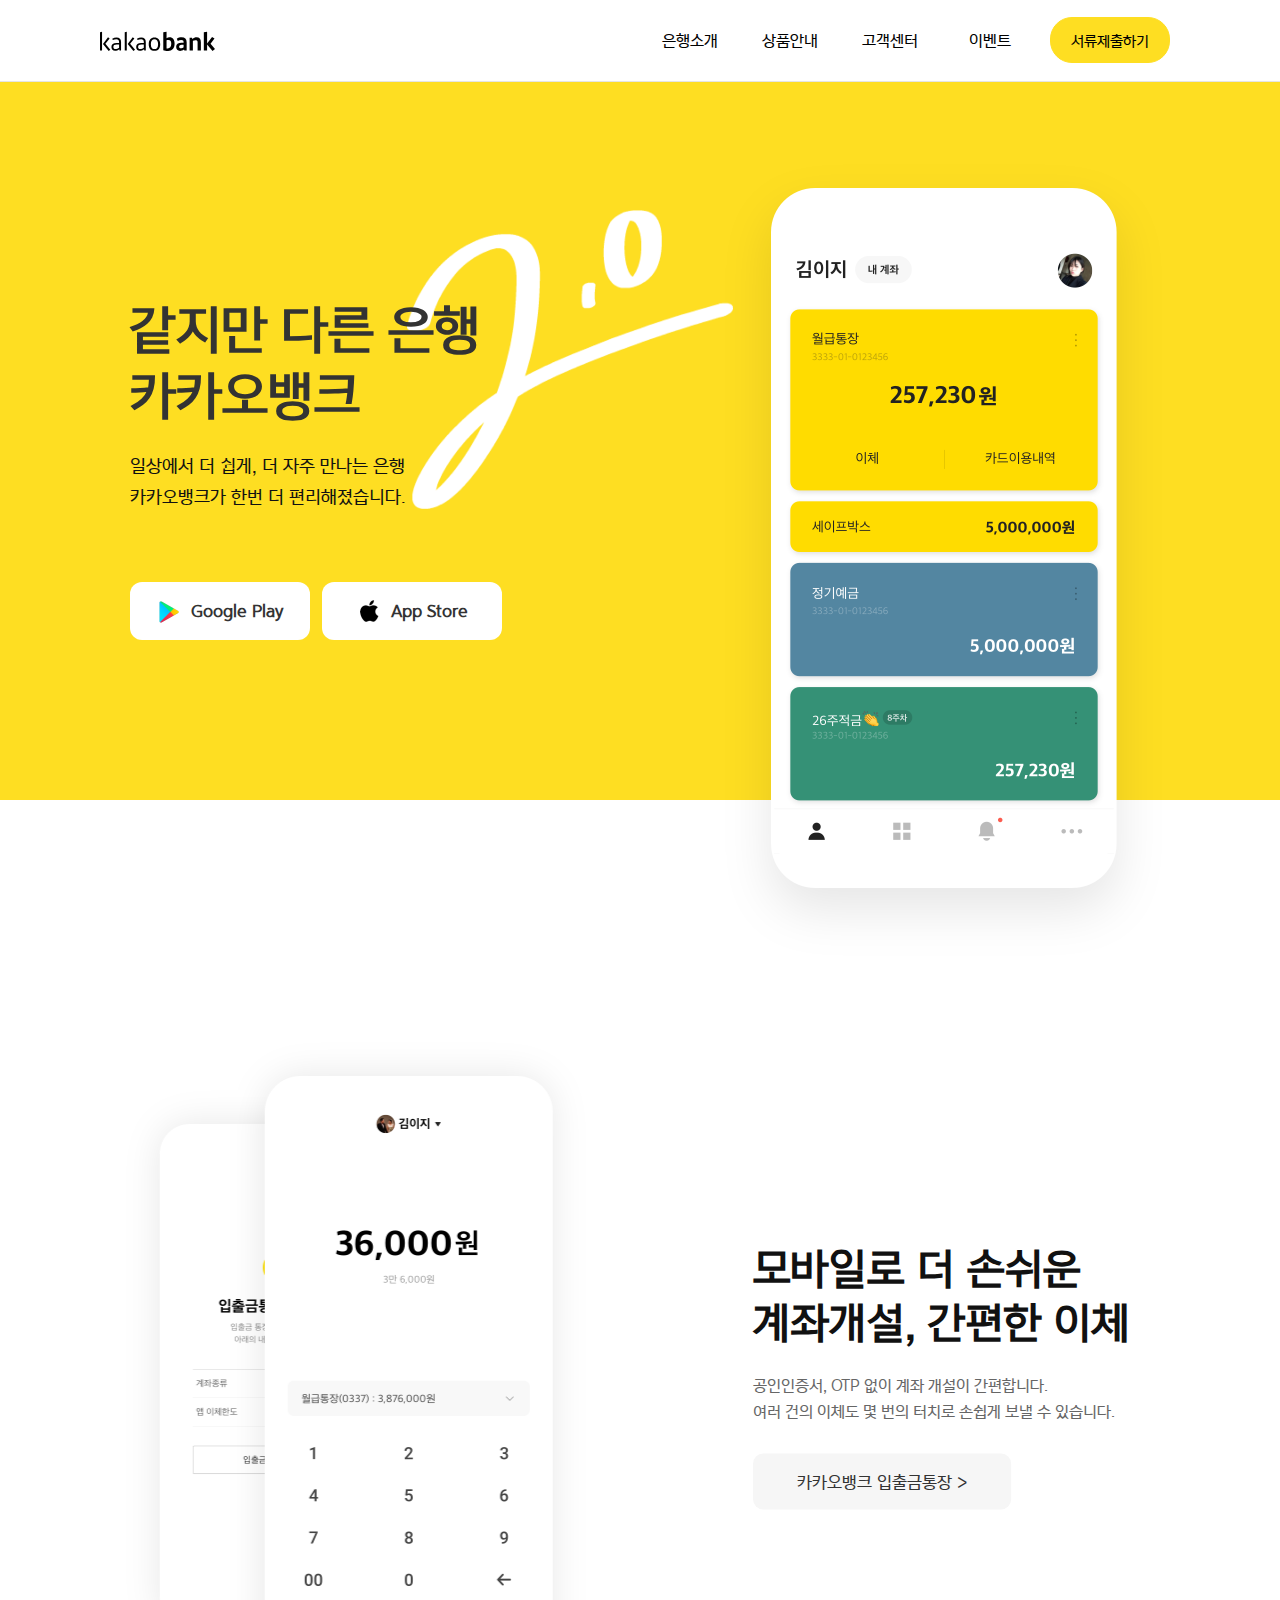
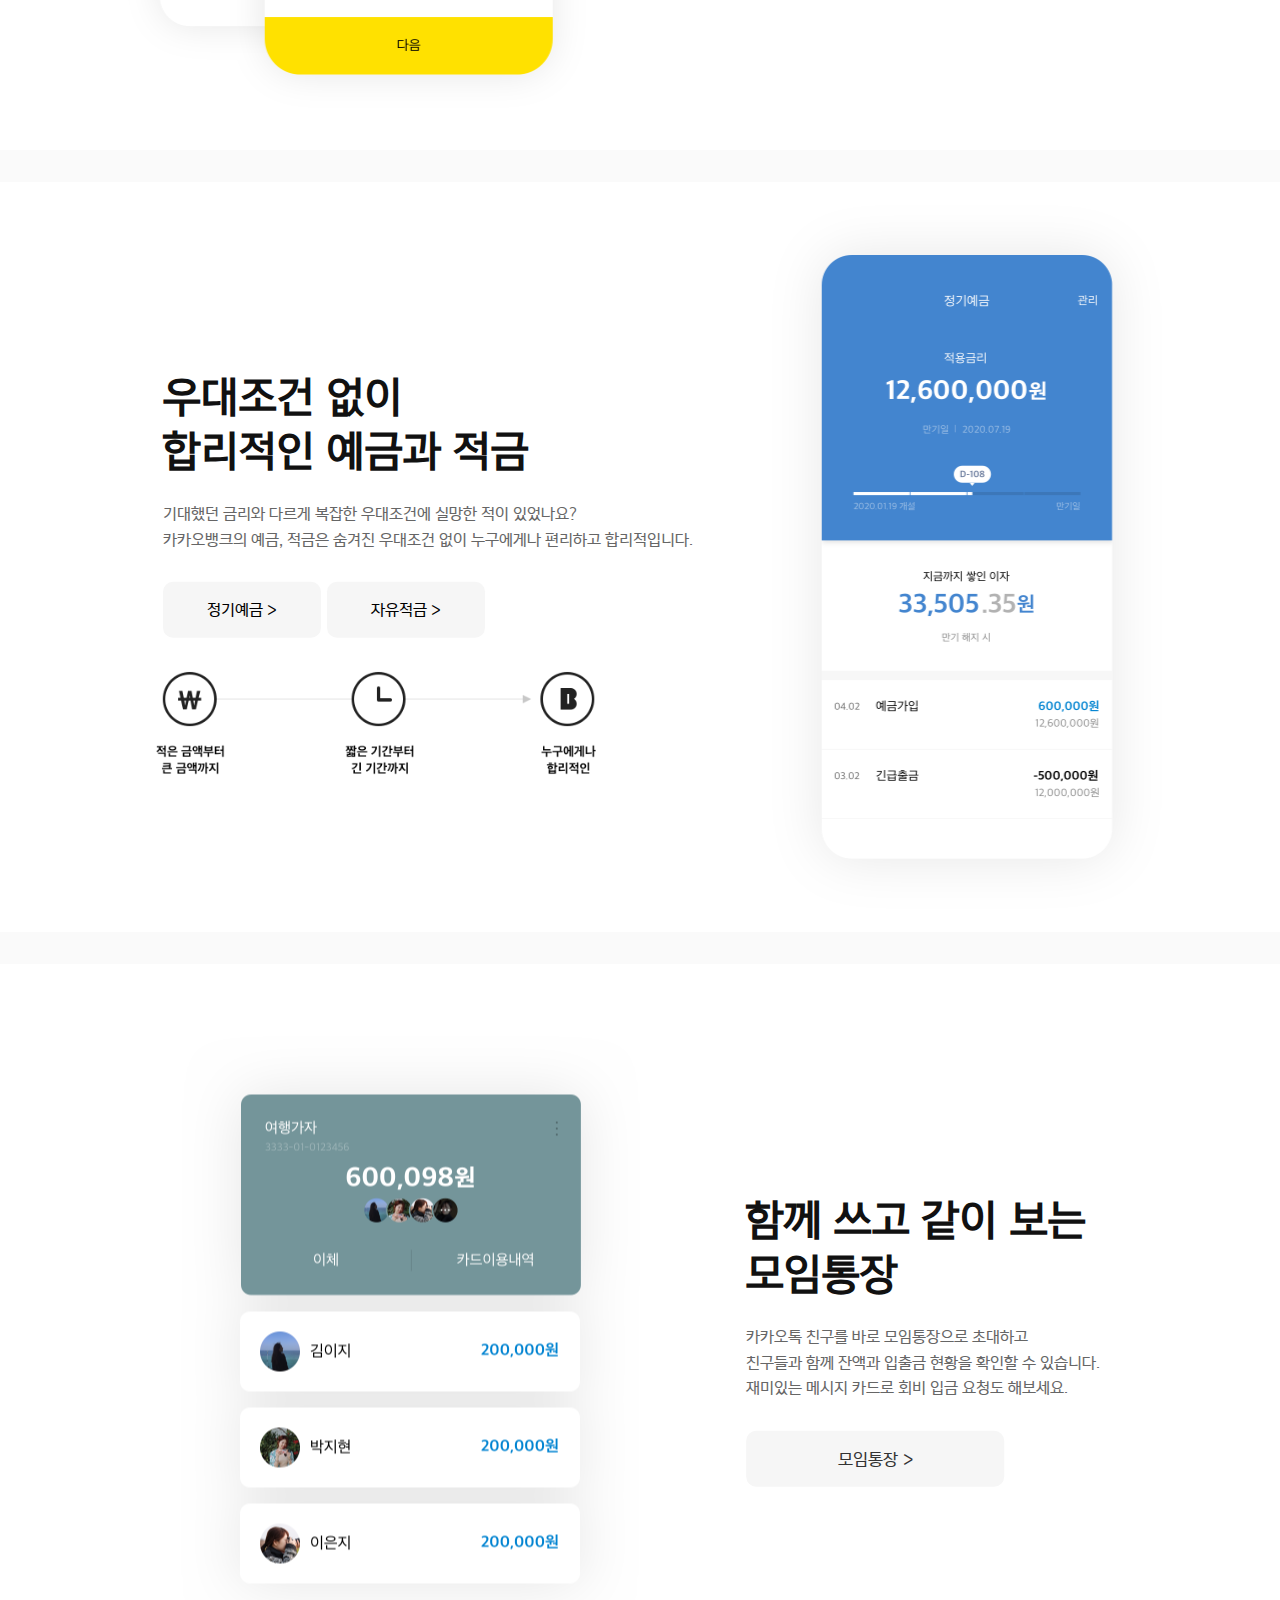
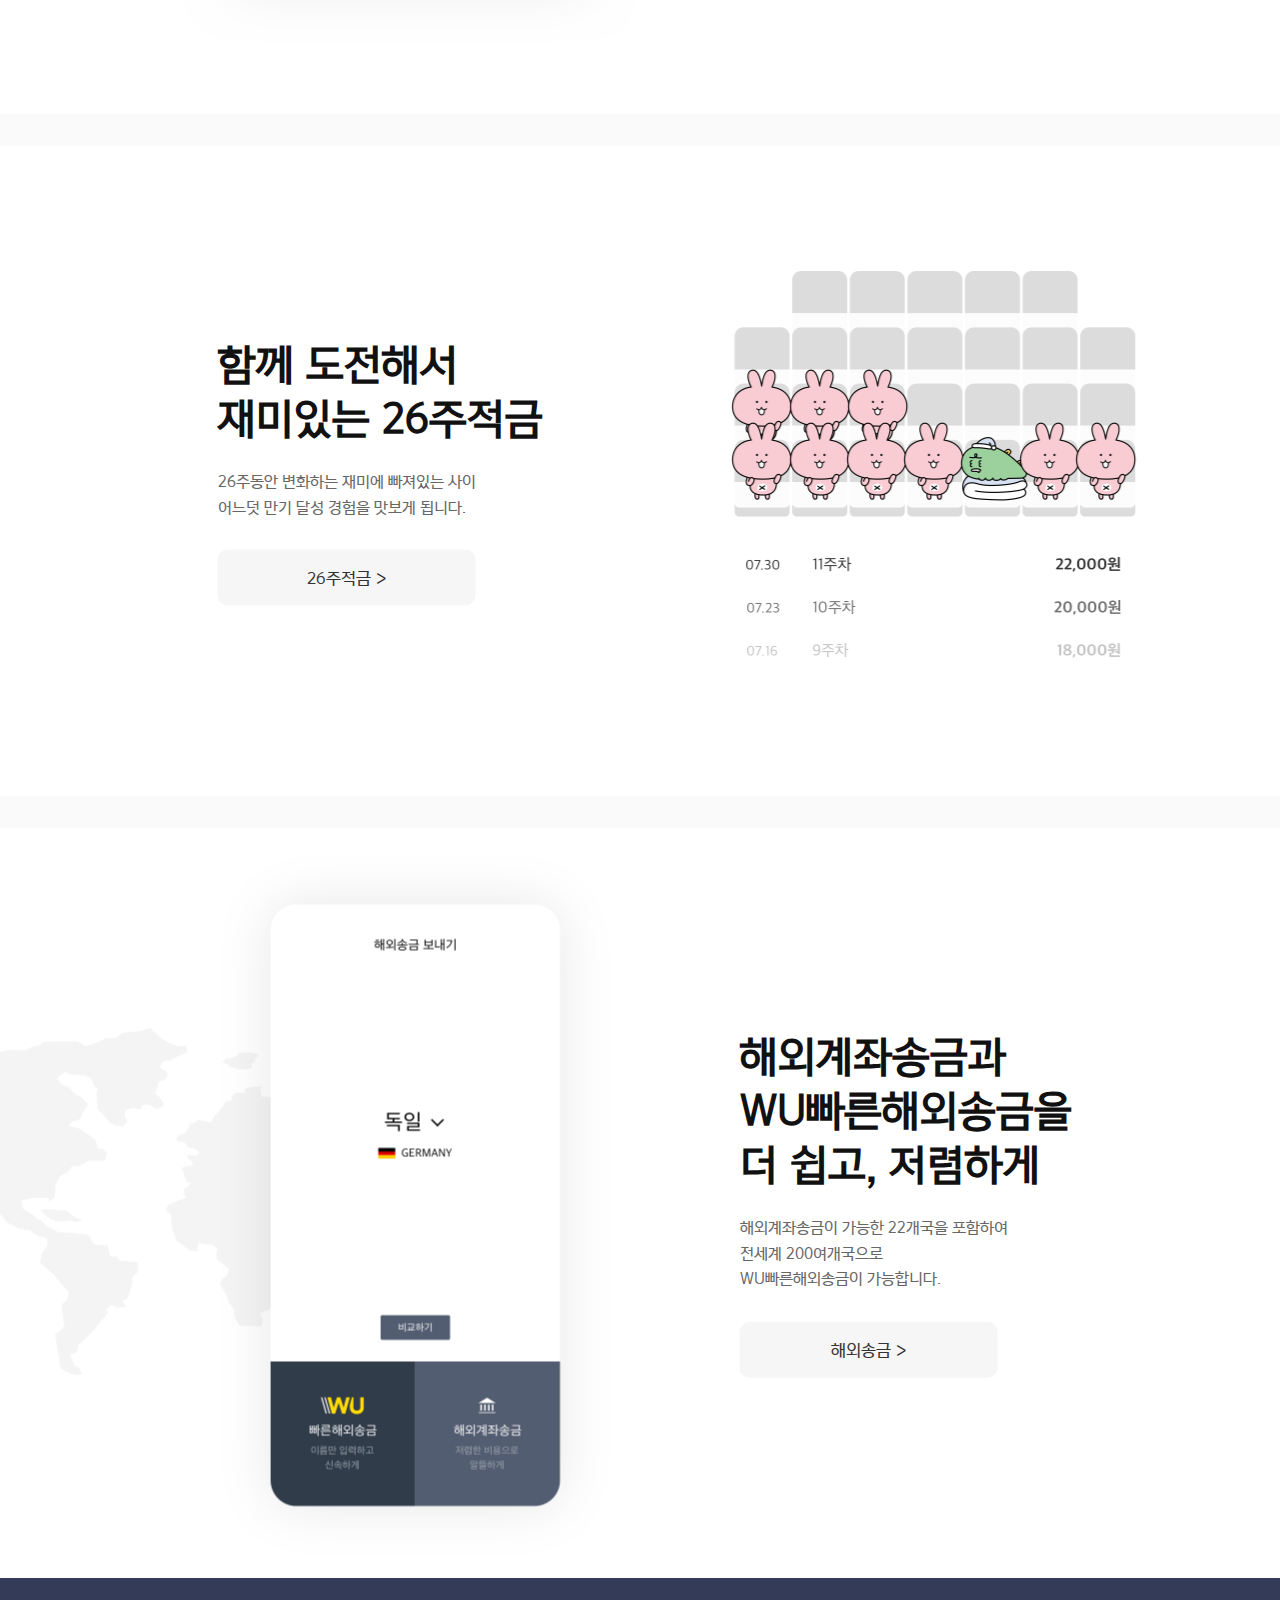
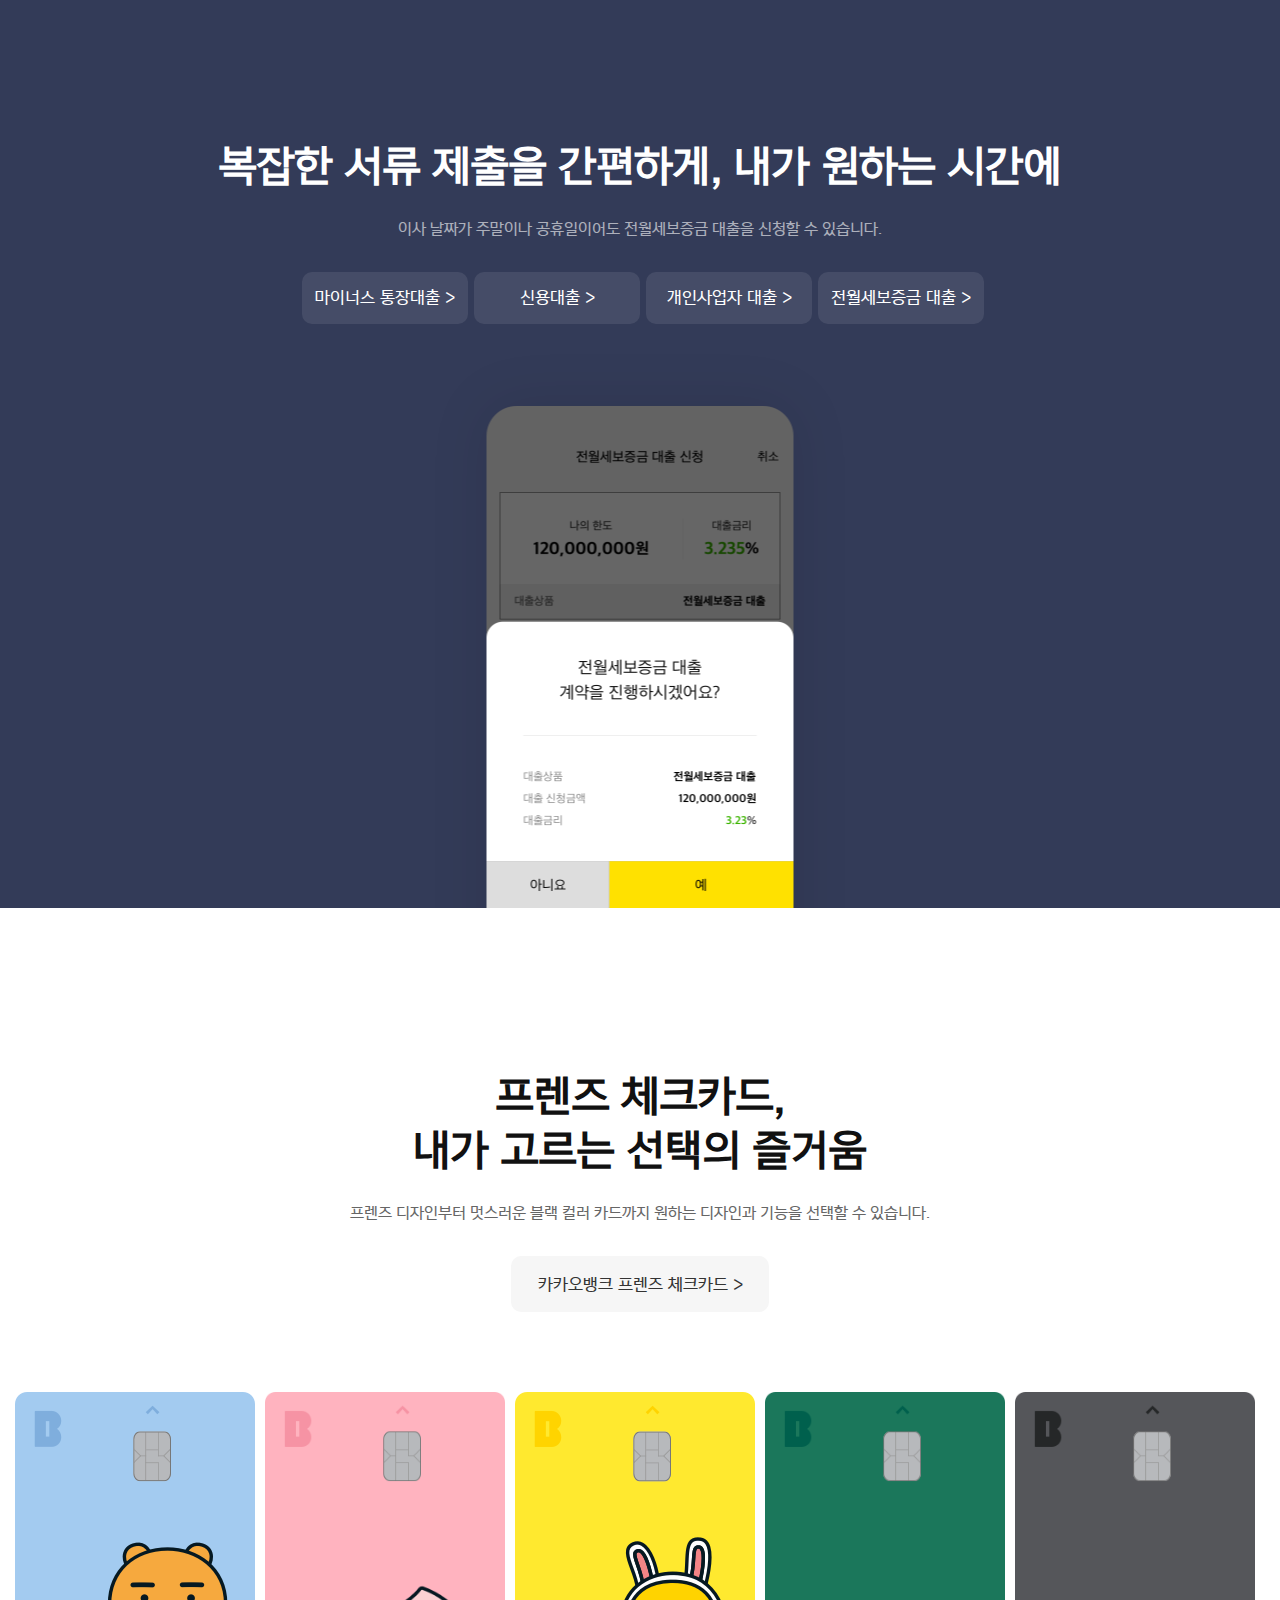
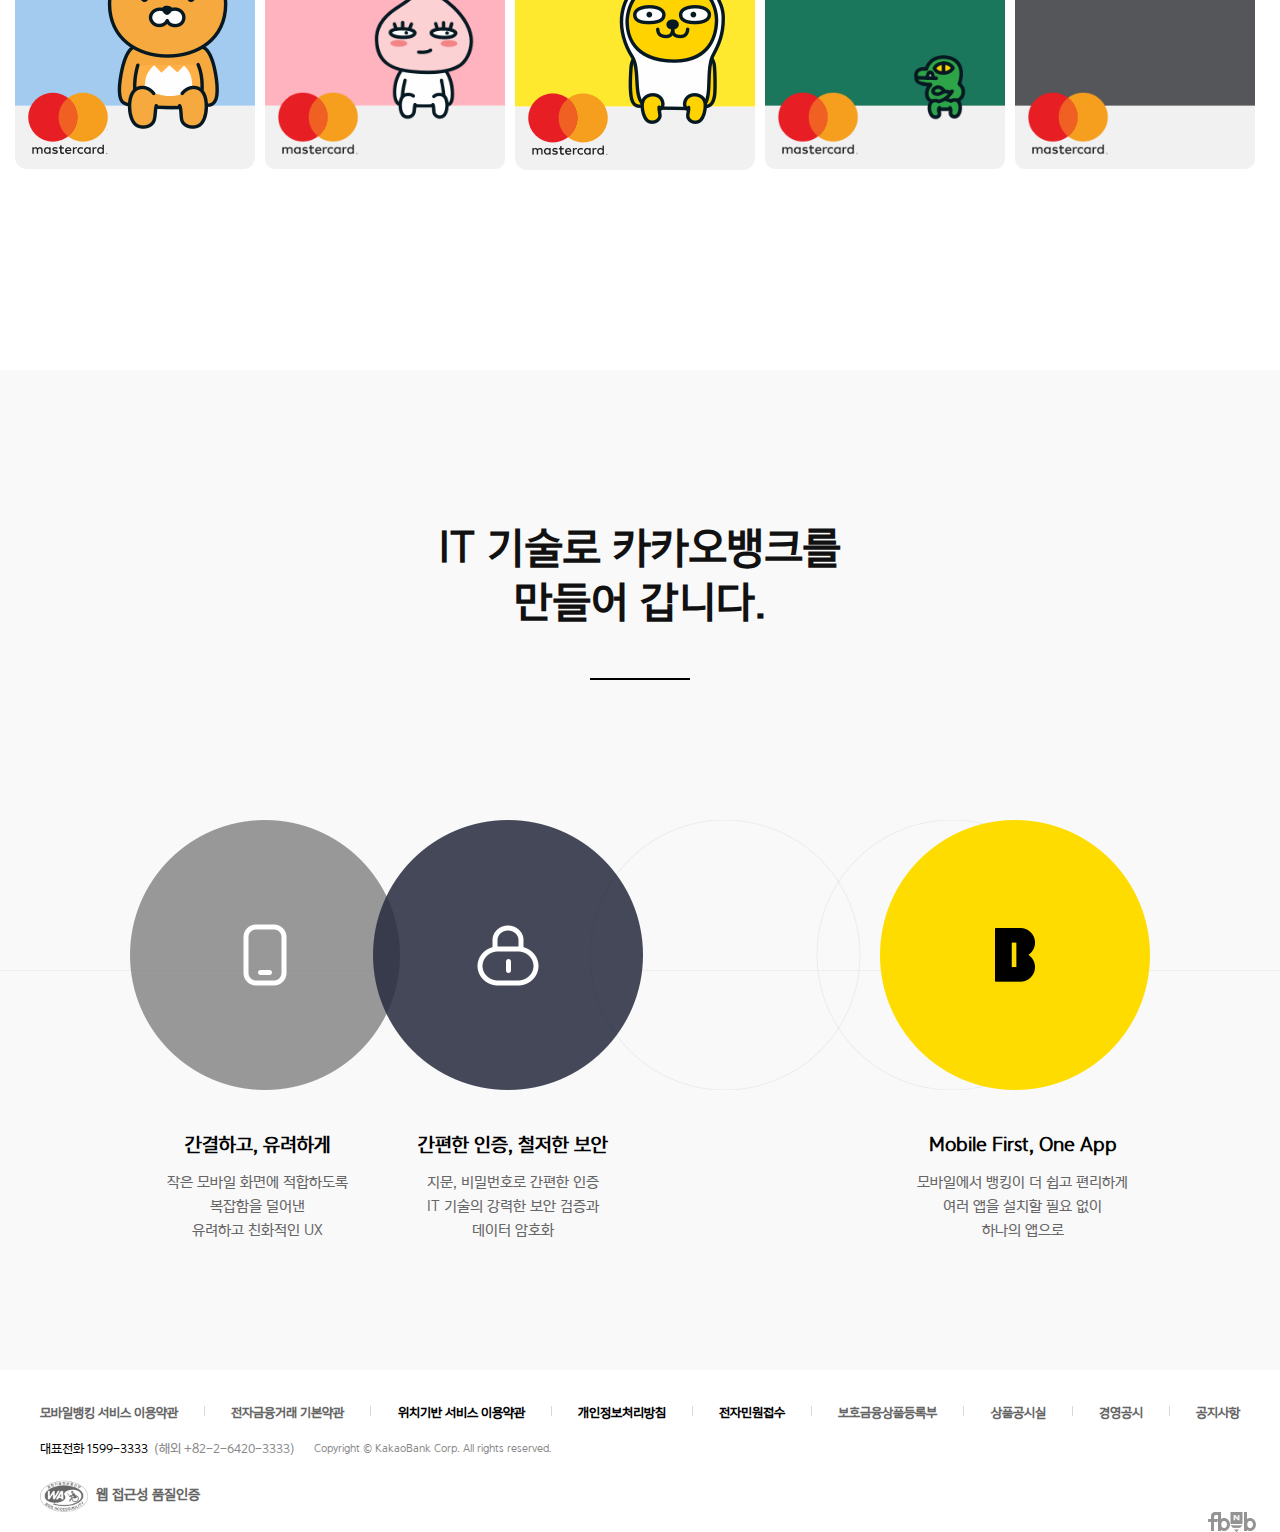
==== html&js/index.html @ 95726896 "Add main.js" ====
<!DOCTYPE html>
<html lang="ko">

<head>
  <meta charset="UTF-8" />
  <title>카카오뱅크</title>

  <meta name="author" content="H0" />
  <meta name="description" content="같지만 다른 은행 카카오뱅크" />
  <meta name="viewport"
    content="width=device-width, initial-scale=1.0, user-scalable=no, maximum-scale=1.0, minimum-scale=1.0" />
  <meta http-equiv="X-UA-Compatible" content="ie-edge" />

  <!-- http://ogp.me/ -->
  <!-- https://developer.twitter.com/en/docs/tweets/optimize-with-cards/guides/getting-started.html -->

  <link rel="icon" href="https://kakaobank.com/static/images/favicon/B16.gif" />
  <link rel="apple-touch-icon" href="https://kakaobank.com/static/images/favicon/B120.gif" />

  <link rel="stylesheet" href="../css/reset.css" />
  <link rel="stylesheet" href="../css/main.css" />
  <link rel="stylesheet" href="../css/font.css" />
</head>

<body>
  <div class="body--container">
    <!-- HEADER -->
    <header>
      <div class="header-wrap">
        <div class="menu-group">
          <div class="logo float--left">
            <a href="https://www.kakaobank.com/">kakaobank</a>
          </div>
          <ul class="main-menu float--right">
            <li>
              <a href="https://www.kakaobank.com/Corp/About/Identity">은행소개</a>
            </li>
            <li>
              <a href="https://www.kakaobank.com/products/withdrawal">상품안내</a>
            </li>
            <li>
              <a href="https://www.kakaobank.com/Help/Guide/Faq">고객센터</a>
            </li>
            <li><a href="https://www.kakaobank.com/events">이벤트</a></li>
            <li class="submit-btn"><a href="#">서류제출하기</a></li>
          </ul>
        </div>
      </div>
    </header>

    <!-- VISUAL -->

    <section class="section section-visual">
      <div class="intro">
        <div class="intro1">
          <div class="intro1-wrap">
            <img class="intro1-img" src="../img/main-bg2.png" alt="같지만 다른 은행 카카오뱅크" />
            <div class="intro1-content">
              <h2 class="intro-title">같지만 다른 은행<br />카카오뱅크</h2>
              <p class="intro-description">
                일상에서 더 쉽게, 더 자주 만나는 은행<br />카카오뱅크가 한번
                더 편리해졌습니다.
              </p>
              <div class="intro1-btn-box">
                <a target="_blank" href="https://play.google.com/store/apps/details?id=com.kakaobank.channel"><span
                    class="googleplay-icon"></span>Google Play</a>
                <a target="_blank" href="https://apps.apple.com/kr/app/id1258016944"><span
                    class="appstore-icon"></span>App Store</a>
              </div>
            </div>
          </div>
        </div>

        <div class="intro2">
          <div class="intro2-wrap">
            <img class="intro2-img" src="../img/main-withdrawal.png" alt="모바일로 더 손쉬운 계좌개설, 간편한 이체" />
            <div class="intro2-content">
              <h2 class="intro-title">
                모바일로 더 손쉬운<br />계좌개설, 간편한 이체
              </h2>
              <p class="intro-description">
                공인인증서, OTP 없이 계좌 개설이 간편합니다.<br />여러 건의
                이체도 몇 번의 터치로 손쉽게 보낼 수 있습니다.
              </p>
              <div class="info-btn">
                <a href="https://www.kakaobank.com/products/withdrawal">카카오뱅크 입출금통장 ></a>
              </div>
            </div>
          </div>
          <div class="intro-divider"></div>
        </div>

        <div class="intro3">
          <div class="intro3-wrap">
            <img class="intro3-img1" src="../img/main-savings.png" alt="우대조건 없이 합리적인 예금과 적금" />
            <img class="intro3-img2" src="../img/main-savings-money.png" alt="누구에게나 합리적인" />
            <div class="intro3-content">
              <h2 class="intro-title">우대조건 없이<br />합리적인 예금과 적금</h2>
              <p class="intro-description">
                기대했던 금리와 다르게 복잡한 우대조건에 실망한 적이 있었나요?<br />카카오뱅크의
                예금, 적금은 숨겨진 우대조건 없이 누구에게나 편리하고
                합리적입니다.
              </p>
              <div class="intro3-btn-box">
                <div class="info-btn intro3-btn">
                  <a href="https://www.kakaobank.com/products/deposit">정기예금 ></a>
                </div>
                <div class="info-btn intro3-btn">
                  <a href="https://www.kakaobank.com/products/savings">자유적금 ></a>
                </div>
              </div>
            </div>

          </div>
          <div class="intro-divider"></div>
        </div>

        <div class="intro4">
          <div class="intro4-wrap">
            <img class="intro4-img" src="../img/main-moim.png" alt="함께 쓰고 같이 보는 모임통장" />
            <div class="intro4-content">
              <h2 class="intro-title">함께 쓰고 같이 보는<br />모임통장</h2>
              <p class="intro-description">
                카카오톡 친구를 바로 모임통장으로 초대하고<br />
                친구들과 함께 잔액과 입출금 현황을 확인할 수 있습니다.<br />
                재미있는 메시지 카드로 회비 입금 요청도 해보세요.
              </p>
              <div class="info-btn">
                <a href="https://www.kakaobank.com/products/moim">모임통장 ></a>
              </div>
            </div>
          </div>
          <div class="intro-divider"></div>
        </div>

        <div class="intro5">
          <div class="intro5-wrap">
            <img class="intro5-img" src="../img/main-26weeks.png" alt="함께 도전해서 재미있는 26주적금" />
            <div class="intro5-content">
              <h2 class="intro-title">함께 도전해서<br />재미있는 26주적금</h2>
              <p class="intro-description">
                26주동안 변화하는 재미에 빠져있는 사이<br />어느덧 만기 달성
                경험을 맛보게 됩니다.
              </p>
              <div class="info-btn">
                <a href="https://www.kakaobank.com/products/savings">26주적금 ></a>
              </div>
            </div>
          </div>
          <div class="intro-divider"></div>
        </div>

        <div class="intro6">
          <div class="intro6-wrap">
            <img class="intro6-img1" src="../img/home_map.png" alt="세계지도" />
            <img class="intro6-img2" src="../img/main-foreignRemittance.png" alt="해외계좌송금" />
            <div class="intro6-content">
              <h2 class="intro-title">
                해외계좌송금과<br />WU빠른해외송금을<br />더 쉽고, 저렴하게
              </h2>
              <p class="intro-description">
                해외계좌송금이 가능한 22개국을 포함하여<br />전세계
                200여개국으로<br />
                WU빠른해외송금이 가능합니다.
              </p>
              <div class="info-btn">
                <a href="https://www.kakaobank.com/products/foreignRemittanceSend">해외송금 ></a>
              </div>
            </div>
          </div>
        </div>

        <div class="intro7">
          <div class="intro7-wrap">
            <img class="intro7-img" src="../img/main-loan.png" alt="복잡한 서류 제출을 간편하게, 내가 원하는 시간에" />
            <div class="intro7-content">
              <h2 class="intro-title">
                복잡한 서류 제출을 간편하게, 내가 원하는 시간에
              </h2>
              <p class="intro-description">
                이사 날짜가 주말이나 공휴일이어도 전월세보증금 대출을 신청할 수
                있습니다.
              </p>
              <div class="intro7-btn-box">
                <div class="info-btn intro7-btn">
                  <a href="https://www.kakaobank.com/products/creditLine">마이너스 통장대출 ></a>
                </div>
                <div class="info-btn intro7-btn">
                  <a href="https://www.kakaobank.com/products/creditLoan">신용대출 ></a>
                </div>
                <div class="info-btn intro7-btn">
                  <a href="https://www.kakaobank.com/products/sohoLoan">개인사업자 대출 ></a>
                </div>
                <div class="info-btn intro7-btn">
                  <a href="https://www.kakaobank.com/products/leaseLoan">전월세보증금 대출 ></a>
                </div>
              </div>
            </div>

          </div>
        </div>

        <div class="intro8">
          <div class="intro8-wrap">
            <div class="intro8-content">
              <h2 class="intro-title">
                프렌즈 체크카드,<br />내가 고르는 선택의 즐거움
              </h2>
              <p class="intro-description">
                프렌즈 디자인부터 멋스러운 블랙 컬러 카드까지 원하는 디자인과
                기능을 선택할 수 있습니다.
              </p>
              <div class="info-btn">
                <a href="https://www.kakaobank.com/products/checkcard">카카오뱅크 프렌즈 체크카드 ></a>
              </div>
            </div>
            <div class="intro8-img-box">
              <img class="intro8-img1" src="../img/card-1.png" alt="카카오뱅크 프렌즈 체크카드1" />
              <img class="intro8-img2" src="../img/card-2.png" alt="카카오뱅크 프렌즈 체크카드2" />
              <img class="intro8-img3" src="../img/card-3.png" alt="카카오뱅크 프렌즈 체크카드3" />
              <img class="intro8-img4" src="../img/card-4.png" alt="카카오뱅크 프렌즈 체크카드4" />
              <img class="intro8-img5" src="../img/card-5.png" alt="카카오뱅크 프렌즈 체크카드5" />
            </div>
          </div>
        </div>

        <div class="intro9">
          <div class="intro9-wrap">
            <div class="intro9-content">
              <h2 class="intro-title">
                IT 기술로 카카오뱅크를<br />만들어 갑니다.
              </h2>
              <div class="content-bar"></div>
            </div>
            <img class="intro9-img" src="../img/home_it.png" alt="카카오뱅크 IT 기술" />
            <div class="image-bar"></div>


            <div class="intro9-subtitle">
              <div class="intro9-subtitle-1">
                <h3>
                  간결하고, 유려하게
                </h3>
                <p>작은 모바일 화면에 적합하도록<br />복잡함을 덜어낸<br />유려하고
                  친화적인 UX</p>
              </div>
              <div class="intro9-subtitle-2">
                <h3>간편한 인증, 철저한 보안
                </h3>
                <p>지문, 비밀번호로 간편한 인증<br />IT 기술의 강력한 보안
                  검증과<br />데이터 암호화</p>
              </div>
              <div class="intro9-subtitle-3">
                <h3></h3>
                <p></p>
              </div>
              <div class="intro9-subtitle-4">
                <h3>Mobile First, One App
                </h3>
                <p>모바일에서 뱅킹이 더 쉽고 편리하게<br />여러 앱을 설치할 필요
                  없이<br />하나의 앱으로</p>
              </div>
            </div>


          </div>
        </div>

      </div>
    </section>

    <!-- FOOTER -->
    <footer class="section">
      <div class="inner">
        <div class="policy">
          <h4>
            <a href="https://www.kakaobank.com/Corp/Policy/Service">모바일뱅킹 서비스 이용약관</a>
          </h4>
          <div class="text-bar"></div>
          <h4>
            <a href="https://www.kakaobank.com/Corp/Policy/EBanking">전자금융거래 기본약관</a>
          </h4>
          <div class="text-bar"></div>
          <h4>
            <a class="policy-bold" href="https://www.kakaobank.com/Corp/Policy/LocationService">위치기반 서비스 이용약관</a>
          </h4>
          <div class="text-bar"></div>
          <h4>
            <a class="policy-bold" href="https://www.kakaobank.com/Corp/Policy/Privacy/ManagementPolicy">개인정보처리방침</a>
          </h4>
          <div class="text-bar"></div>
          <h4>
            <a class="policy-bold"
              href="https://www.kakaobank.com/Help/ConsumerProtection/OnlineComplaints/Ask">전자민원접수</a>
          </h4>
          <div class="text-bar"></div>
          <h4>
            <a href="https://www.kakaobank.com/Corp/Policy/ProtectedFinancial">보호금융상품등록부</a>
          </h4>
          <div class="text-bar"></div>
          <h4>
            <a href="https://www.kakaobank.com/Help/Documents/ProductDeclaration/Manual">상품공시실</a>
          </h4>
          <div class="text-bar"></div>
          <h4>
            <a href="https://www.kakaobank.com/Corp/IR/Announcement/Business/pages/1">경영공시</a>
          </h4>
          <div class="text-bar"></div>
          <h4>
            <a href="https://www.kakaobank.com/Corp/News/Notices/pages/1">공지사항</a>
          </h4>
        </div>
        <ul class="contact">
          <li class="contact-call">대표전화 1599-3333</li>
          <li class="contact-call2">(해외 +82-2-6420-3333)</li>
          <li class="copyright">Copyright © KakaoBank Corp. All rights reserved.</li>
        </ul>

        <div class="accessibility">
          <img class="accessibility-img" src="../img/webaccessibility.png" alt="웹 접근성 품질인증" />
          <h4>웹 접근성 품질인증</h4>
        </div>

        <div class="access-sns float--right">
          <ul class="access">
            <li>
              <a href="https://www.facebook.com/kakaobank.official"><span class="facebook">페이스북</span></a>
            </li>
            <li>
              <a href="https://blog.kakaobank.com/"><span class="blog">블로그</span></a>
            </li>
            <li>
              <a href="https://post.naver.com/my.nhn?memberNo=37255644&navigationType=push"><span
                  class="post">포스트</span></a>
            </li>
            <li>
              <a href="https://www.youtube.com/kakaobank"><span class="blog">유튜브</span></a>
            </li>
        </div>
      </div>
    </footer>

  </div>
</body>
<script src="./main.js"></script>

</html>
---- css/main.css ----
/* COMMON */
html,
body {
    font-family: "Yoon 윤고딕", "sans-serif";
}

::selection {
    background-color: #fede22;
}

.body--container {
    font-size: 15px;
    font-weight: 400;
    color: #666;
}

a {
    text-decoration: none;
    cursor: pointer;
}

a:hover {
    text-decoration: underline;
}

/* FLOAT */

.float--left {
    float: left;
}

.float--right {
    float: right;
}

/* SECTION & INNER */
.section {
    position: relative;
}

.section .inner {
    max-width: 1200px;
    margin: 0 auto;
    box-sizing: border-box;
    position: relative;
}

/* BUTTON */

.info-btn {
    display: inline-block;
}

.info-btn a {
    background-color: #f6f6f6;
    width: 258px;
    height: 56px;
    font-size: 16px;
    line-height: 56px;
    border-radius: 10px;
    display: flex;
    align-items: center;
    justify-content: center;
    margin-top: 30px;
}

/* HEADER */
header {
    position: fixed;
    left: 0;
    top: 0;
    z-index: 1000;
    width: 100%;
    background: #fff;
    height: 81px;
    border-bottom: 1px solid rgba(0, 0, 0, 0.1);
}

header .header-wrap {
    height: 80px;
    width: 1080px;
    margin: 0 auto;
}

header .menu-group {}

header .logo {
    line-height: 80px;
}

header .logo a {
    background: url("../img/logo_black.svg") no-repeat;
    display: inline-block;
    width: 116px;
    height: 20px;
    font-size: 0;
    text-indent: -9999px;
    vertical-align: middle;
}

header .main-menu {
    display: flex;
    align-items: center;
    line-height: 44px;
    font-size: 15px;
    vertical-align: middle;
}

.main-menu li {
    display: block;
    padding: 0 10px;
    line-height: 80px;
    min-width: 80px;
    box-sizing: border-box;
    display: inline-block;
    margin: 0 10px;
    font-size: 15px;
    text-align: center;
}

.main-menu li a {
    color: #000;
    vertical-align: middle;
}

.main-menu li.submit-btn {
    display: inline-block;
    line-height: 44px;
    height: 46px;
    font-size: 14px;
    border-radius: 22px;
    padding: 0 20px;
    background: #fede22;
    border: 1px solid #fede22;
}

.main-menu li a:hover {
    text-decoration: underline;
}

/* VISUAL COMMON*/
.section-visual {
    min-width: 1200px;
}

.intro h2 {
    font-size: 40px;
    font-weight: bold;
    line-height: 1.35;
    color: #111;
}

.intro p {
    margin-top: 24px;
    font-size: 15px;
    font-weight: 400;
    line-height: 1.7;
    color: #666;
}

.intro a {
    color: #333;
}

.intro-divider {
    width: 100%;
    height: 32px;
    background-color: #fafafa;
}

/* INTRO 1 */

.intro .intro1 {
    margin-top: 80px;
    background-color: #fede22;
}

.intro .intro1 .intro1-wrap {
    position: relative;
    width: 1200px;
    height: 720px;
    margin: 0 auto;
}

.intro .intro1-img {
    width: 100%;
}

.intro .intro1 .intro1-wrap .intro1-content {
    position: absolute;
    top: 215px;
    left: 90px;
}

.intro .intro1 .intro1-wrap .intro1-content h2 {
    font-size: 49px;
    line-height: 1.35;
    color: #333;
}

.intro .intro1 .intro1-wrap .intro1-content p {
    font-size: 17px;
    line-height: 1.8;
    color: #111;
}

.intro .intro1 .intro1-wrap .intro1-content .intro1-btn-box {
    display: flex;
    margin-top: 70px;
}

.intro .intro1 .intro1-wrap .intro1-content .intro1-btn-box a {
    width: 178px;
    height: 56px;
    border: 1px solid rgba(255, 255, 255, 0.3);
    border-radius: 12px;
    font-size: 16.2px;
    font-weight: bold;
    line-height: 56px;
    color: #333;
    background: #fff;
    text-align: center;
}

.intro .intro1 .intro1-wrap .intro1-content .intro1-btn-box a:nth-of-type(1) {
    margin-right: 12px;
}

.intro .intro1 .intro1-wrap .intro1-content .intro1-btn-box a .googleplay-icon,
.intro .intro1 .intro1-wrap .intro1-content .intro1-btn-box a .appstore-icon {
    display: inline-block;
    background-image: url("../img/img_kabang_sprite.png");
    background-size: 420px 390px;
    width: 24px;
    height: 24px;
    vertical-align: middle;
    margin: -2px 10px 0 0;
}

.intro .intro1 .intro1-wrap .intro1-content .intro1-btn-box a .googleplay-icon {
    background-position: -341px -292px;
}

.intro .intro1 .intro1-wrap .intro1-content .intro1-btn-box a .appstore-icon {
    background-position: -371px -292px;
    margin-top: -4px;
}

/* INTRO 2 */

.intro .intro2 {
    background-color: #fff;
    margin-top: 200px;
}

.intro .intro2-wrap {
    position: relative;
    width: 100%;
    height: 750px;
}

.intro .intro2-img {
    width: 473px;
    height: 678px;
    position: absolute;
    transform: translate(-10%, -50%);
    top: 50%;
    right: 50%;
}

.intro .intro2-content {
    position: absolute;
    transform: translate(30%, -50%);
    top: 50%;
    left: 50%;
}

/* INTRO 3 */

.intro .intro3 {
    background-color: #fff;
}

.intro .intro3-wrap {
    position: relative;
    width: 100%;
    height: 750px;
}

.intro .intro3-img1 {
    position: absolute;
    width: 409px;
    height: 722px;
    transform: translate(30%, -50%);
    top: 50%;
    left: 50%;
}

.intro .intro3-img2 {
    position: absolute;
    width: 440px;
    transform: translate(-10%, 110%);
    top: 50%;
    right: 50%;
}

.intro .intro3-content {
    position: absolute;
    transform: translate(10%, -70%);
    top: 50%;
    right: 50%;
}

.intro3-btn-box {
    display: flex;
}

.intro3-btn a {
    width: 158px;
    height: 56px;
    margin-right: 6px;
    border-radius: 10px;
    background-color: #f6f6f6;
    font-size: 15px;
    line-height: 56px;
    color: #000;
    text-align: center;
}

/* INTRO 4 */

.intro .intro4 {
    background-color: #fff;
}

.intro .intro4-wrap {
    position: relative;
    width: 100%;
    height: 750px;
}

.intro .intro4-img {
    position: absolute;
    width: 459px;
    height: 607px;
    transform: translate(0%, -50%);
    top: 50%;
    right: 50%;
}

.intro .intro4-content {
    position: absolute;
    transform: translate(30%, -50%);
    top: 50%;
    left: 50%;
}

/* INTRO 5 */

.intro .intro5 {
    background-color: #fff;
}

.intro .intro5-wrap {
    position: relative;
    width: 100%;
    height: 650px;
}

.intro .intro5-img {
    position: absolute;
    width: 492px;
    height: 408px;
    transform: translate(10%, -50%);
    top: 50%;
    left: 50%;
}

.intro .intro5-content {
    position: absolute;
    transform: translate(-30%, -50%);
    top: 50%;
    right: 50%;
}

/* INTRO 6 */

.intro .intro6 {
    background-color: #fff;
}

.intro .intro6-wrap {
    position: relative;
    width: 100%;
    height: 750px;
}

.intro .intro6-img1 {
    position: absolute;
    width: 650px;
    top: 200px;
    left: -120px;
}

.intro .intro6-img2 {
    position: absolute;
    width: 408px;
    height: 715px;
    transform: translate(-5%, -50%);
    top: 50%;
    right: 50%;
}

.intro .intro6-content {
    position: absolute;
    transform: translate(30%, -50%);
    top: 50%;
    left: 50%;
}

/* INTRO 7 */

.intro .intro7 {
    background-color: #333b58;
}

.intro .intro7-wrap {
    position: relative;
    width: 100%;
    height: 930px;
}

.intro .intro7-img {
    position: absolute;
    width: 429px;
    height: 563px;
    transform: translateX(-50%);
    bottom: 0;
    left: 50%;
}

.intro .intro7-content {
    text-align: center;
    padding-top: 160px;
}

.intro .intro7-content h2 {
    color: #fff;
    font-weight: 600;
    font-size: 40px;
    line-height: 1.35;
}

.intro .intro7-content p {
    color: #fff;
    font-weight: 200;
    opacity: 60%;
    margin-top: 24px;
    font-size: 15px;
}

.intro .intro7-btn-box {
    display: flex;
    align-items: center;
    justify-content: center;
}

.intro .intro7-btn a {
    width: 166px;
    height: 52px;
    border-radius: 10px;
    background-color: rgba(255, 255, 255, 0.09);
    margin-left: 6px;
    font-size: 16px;
    line-height: 51px;
    color: #fff;
    text-align: cente;
}

/* INTRO 8 */

.intro .intro8 {
    background-color: #fff;
}

.intro .intro8-wrap {
    height: 1062px;
}

.intro .intro8-content {
    text-align: center;
    padding-top: 160px;
}

.intro .intro8 .intro8-btn {
    margin-left: 50%;
}

.intro .intro8-img-box {
    display: flex;
    margin-top: 80px;
    align-items: center;
    justify-content: center;
}

.intro .intro8-img1,
.intro8-img2,
.intro8-img3,
.intro8-img4,
.intro8-img5 {
    width: 240px;
    padding-right: 10px;
}

/* INTRO 9 */

.intro9 {
    background-color: #f9f9f9;
}

.intro .intro9-wrap {
    position: relative;
    height: 1000px;
}

.intro .intro9-content {
    text-align: center;
    padding-top: 150px;
}

.intro .intro9 .content-bar {
    width: 100px;
    height: 2px;
    background-color: #000;
    margin: 50px auto 140px;
}

.intro .intro9-img {
    position: relative;
    z-index: 100;
    display: block;
    margin: 0 auto;
    width: 1020px;
}

.intro .intro9 .image-bar {
    position: absolute;
    top: 600px;
    display: block;
    width: 100%;
    height: 1px;
    background-color: #eee;
}

.intro .intro9-subtitle {
    width: 1020px;
    margin: 0 auto;
    display: flex;
    margin-top: 45px;
}

.intro .intro9-subtitle-1,
.intro9-subtitle-2,
.intro9-subtitle-3,
.intro9-subtitle-4 {
    width: 25%;
}

.intro .intro9 h3 {
    font-size: 18px;
    color: #000;
    font-weight: bold;
    text-align: center;
}

.intro .intro9 p {
    display: block;
    font-size: 14px;
    line-height: 24px;
    text-align: center;
    color: #666;
    font-weight: 200;
    margin-top: 17px;
}

/* FOOTER */

footer .section {
    background-color: #eee;
    width: 1080px;
}

.policy {
    display: flex;
    width: 100%;
    align-items: center;
    justify-content: space-between;
}

.policy h4 {
    display: block;
    padding: 37px 0 12px;
    font-size: 12px;
    border-right: #d8d8d8;
}

.policy .policy-bold {
    color: #000;
    font-weight: bold;
}

.policy h4 a {
    color: #666;
}

.policy .text-bar {
    width: 1px;
    height: 10px;
    margin: 20px 15px 0;
    background-color: #d8d8d8;
}

.contact {
    display: flex;
    margin-top: 12px;
    color: #666;
    font-size: 12px;
}

.contact li {
    display: block;
}

.contact .contact-call {
    color: #000;
}

.contact .contact-call2 {
    padding: 0 19px 0 6px;
    font-weight: 200;
    color: #888;
}

.contact .copyright {
    font-size: smaller;
    color: #888;
}

.accessibility {
    display: flex;
    align-items: center;
    justify-content: flex-start;
    margin-top: 15px;
}

.accessibility h4 {
    font-size: 13px;
    font-weight: 600;
    color: #666;
    margin-top: 7px;
    margin-left: 8px;
}

.accessibility-img {
    margin-top: 10px;
    width: 48px;
    height: 32px;
}

.access-sns {
    width: 32px;
    height: 20px;
}

.access {
    display: flex;
    font-size: 0;
    align-items: center;
    justify-content: space-between;
}

.access .facebook,
.blog,
.post,
.youtube {
    display: block;
    background-image: url(../img/img_kabang_sprite.png);
    background-size: 420px 390px;
    height: 20px;
    margin: 0 auto;
}

.access .facebook {
    width: 10px;
    background-position: -120px -360px;
}

.access .blog {
    width: 12px;
    background-position: -140px -360px;
}

.access .post {
    width: 14px;
    background-position: -389px -360px;
}

.access .youtube {
    width: 23px;
    margin-top: 2px;
    background-position: -160px -360px;
}
---- css/font.css ----
@font-face {
    font-family: "Yoon 윤고딕";
    font-display: swap;
    src: local("Yoon 윤고딕"), local("YoonGothicPro750"),
        url("/fonts/YoonGothicPro750.woff") format("woff"),
        url("/fonts/YoonGothicPro720.woff") format("woff");
}
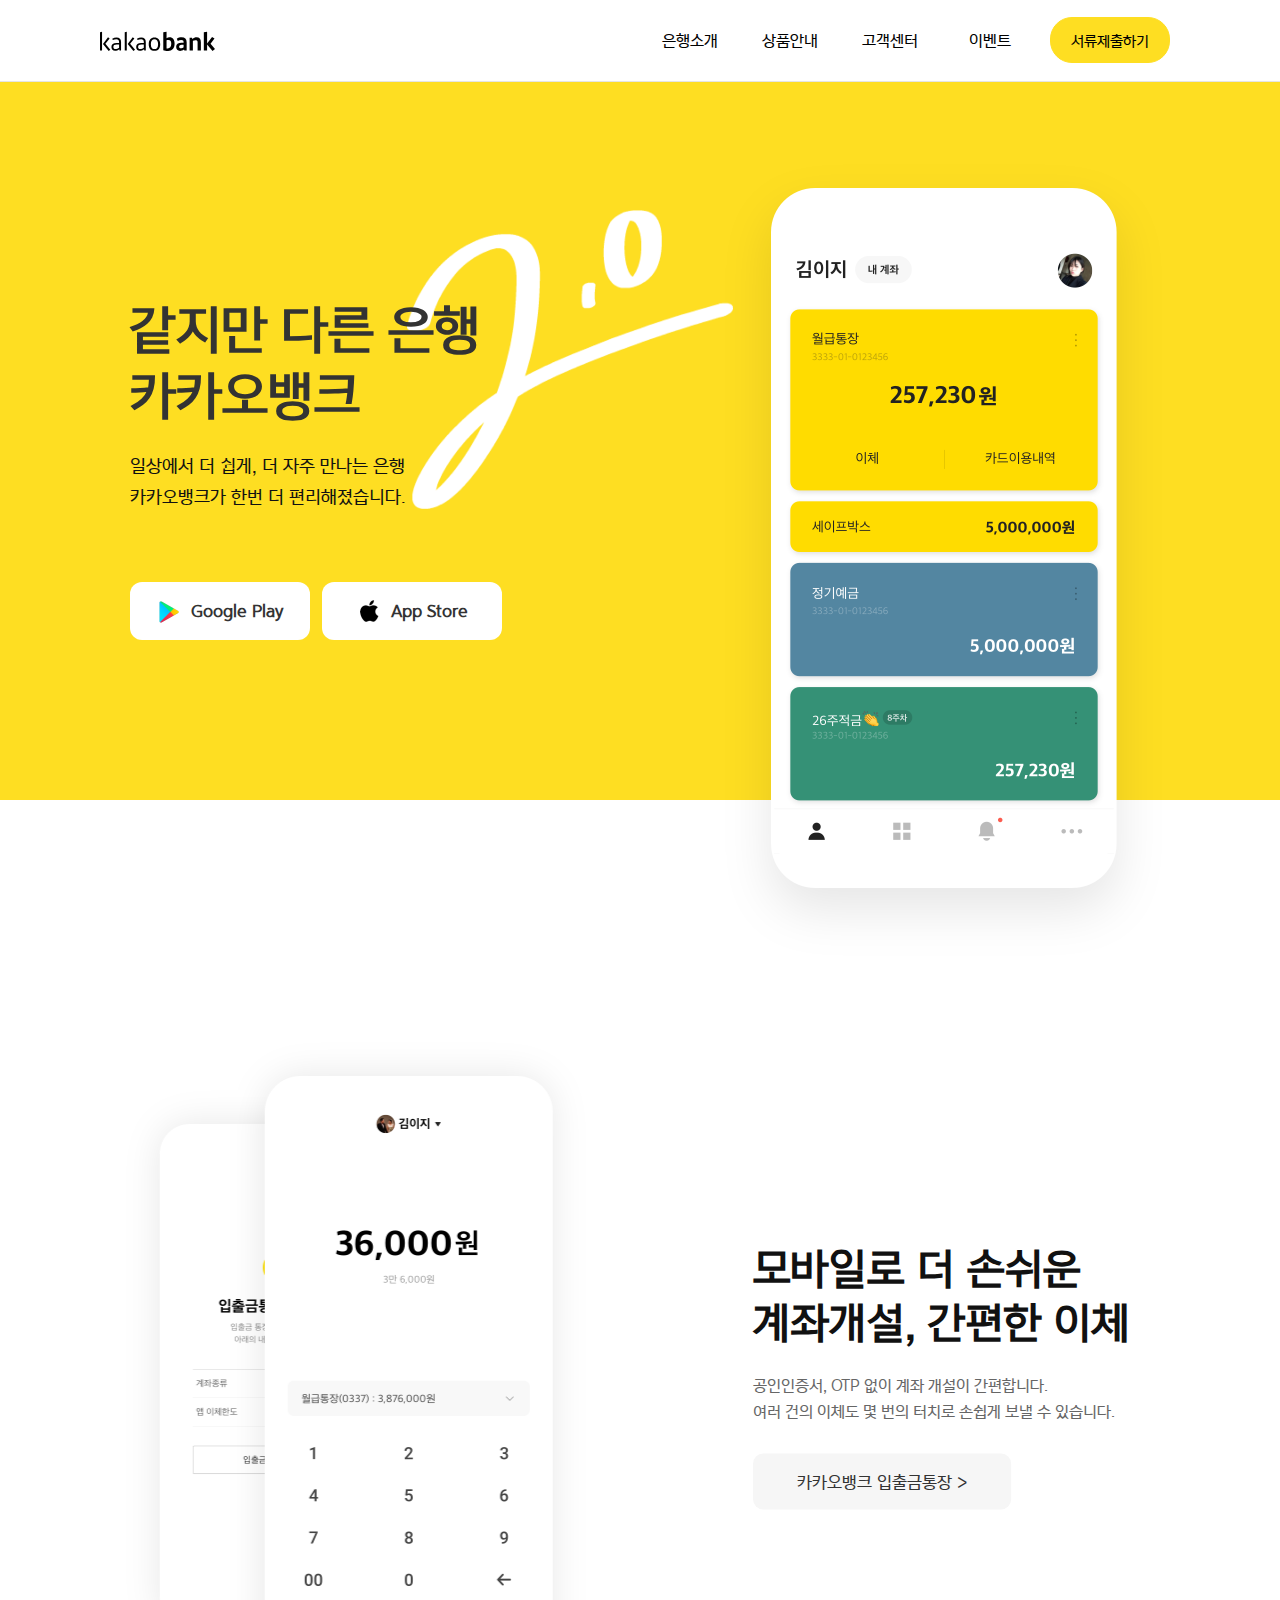
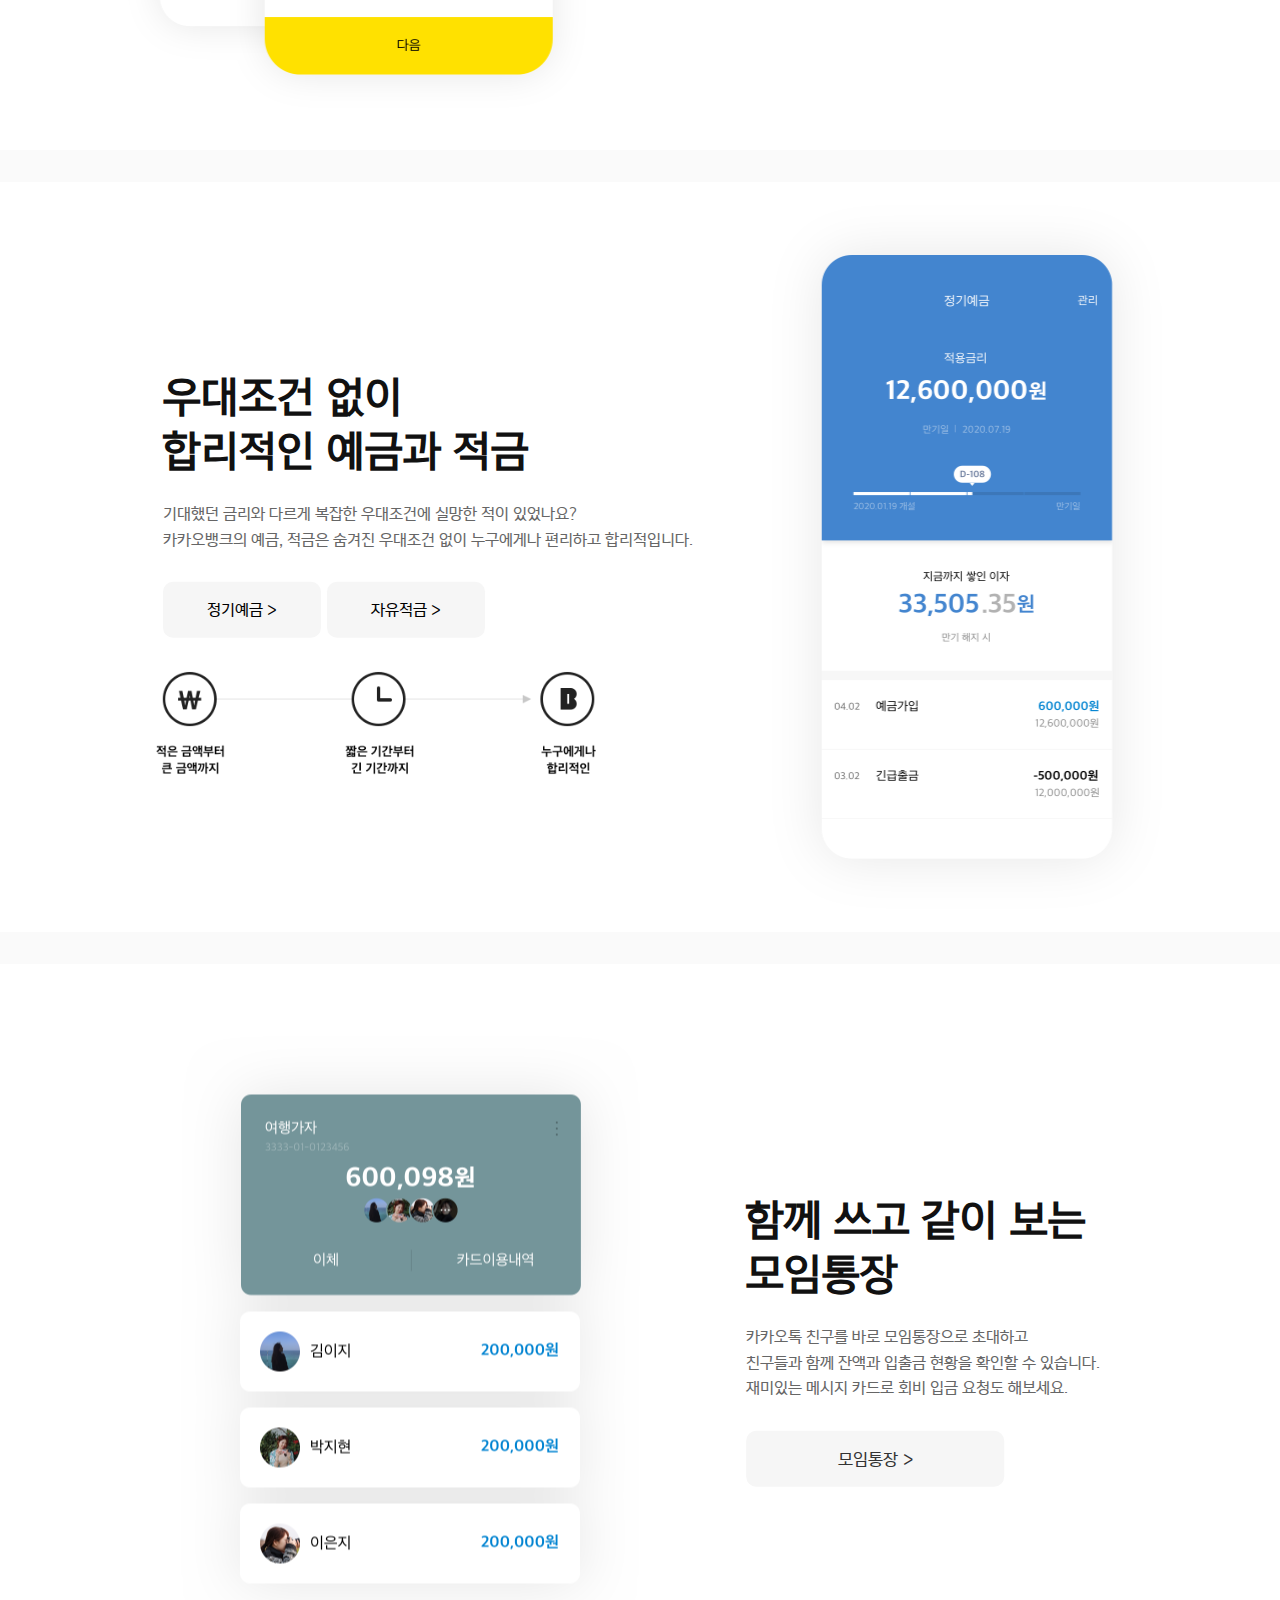
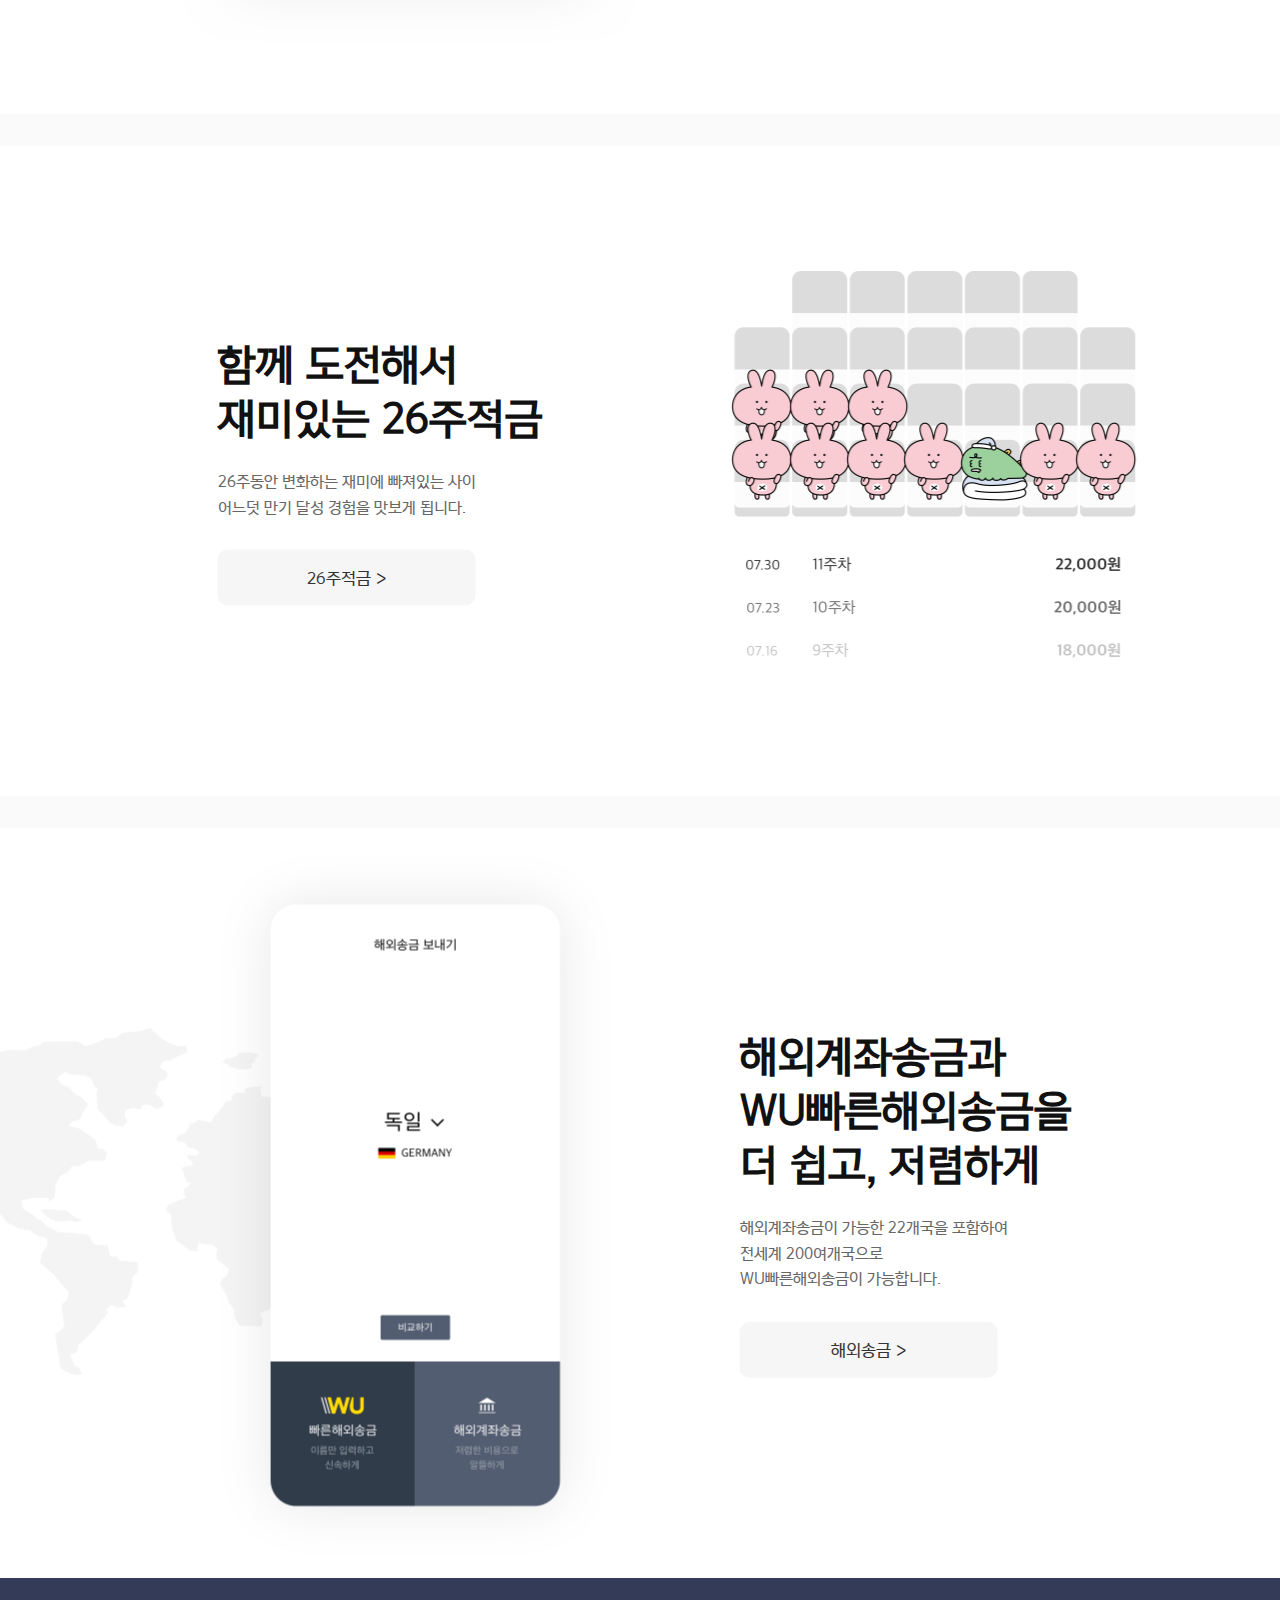
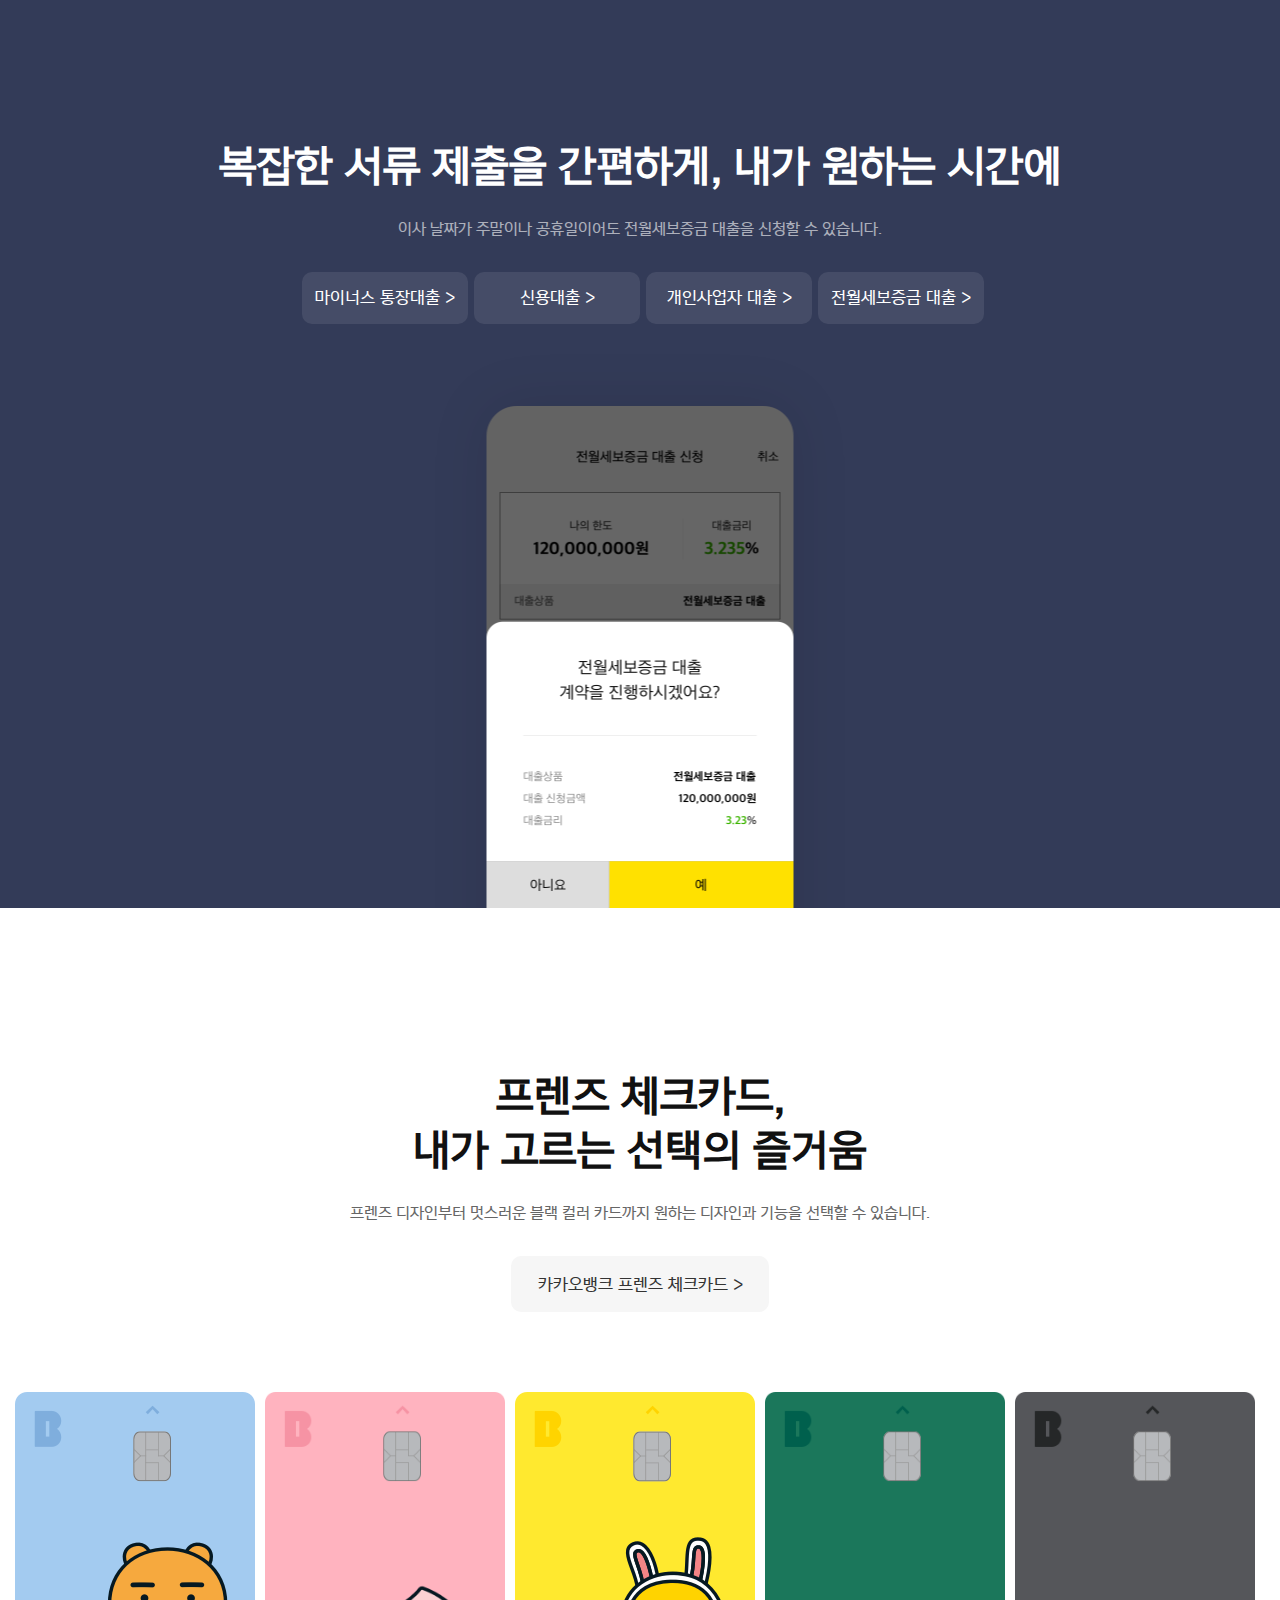
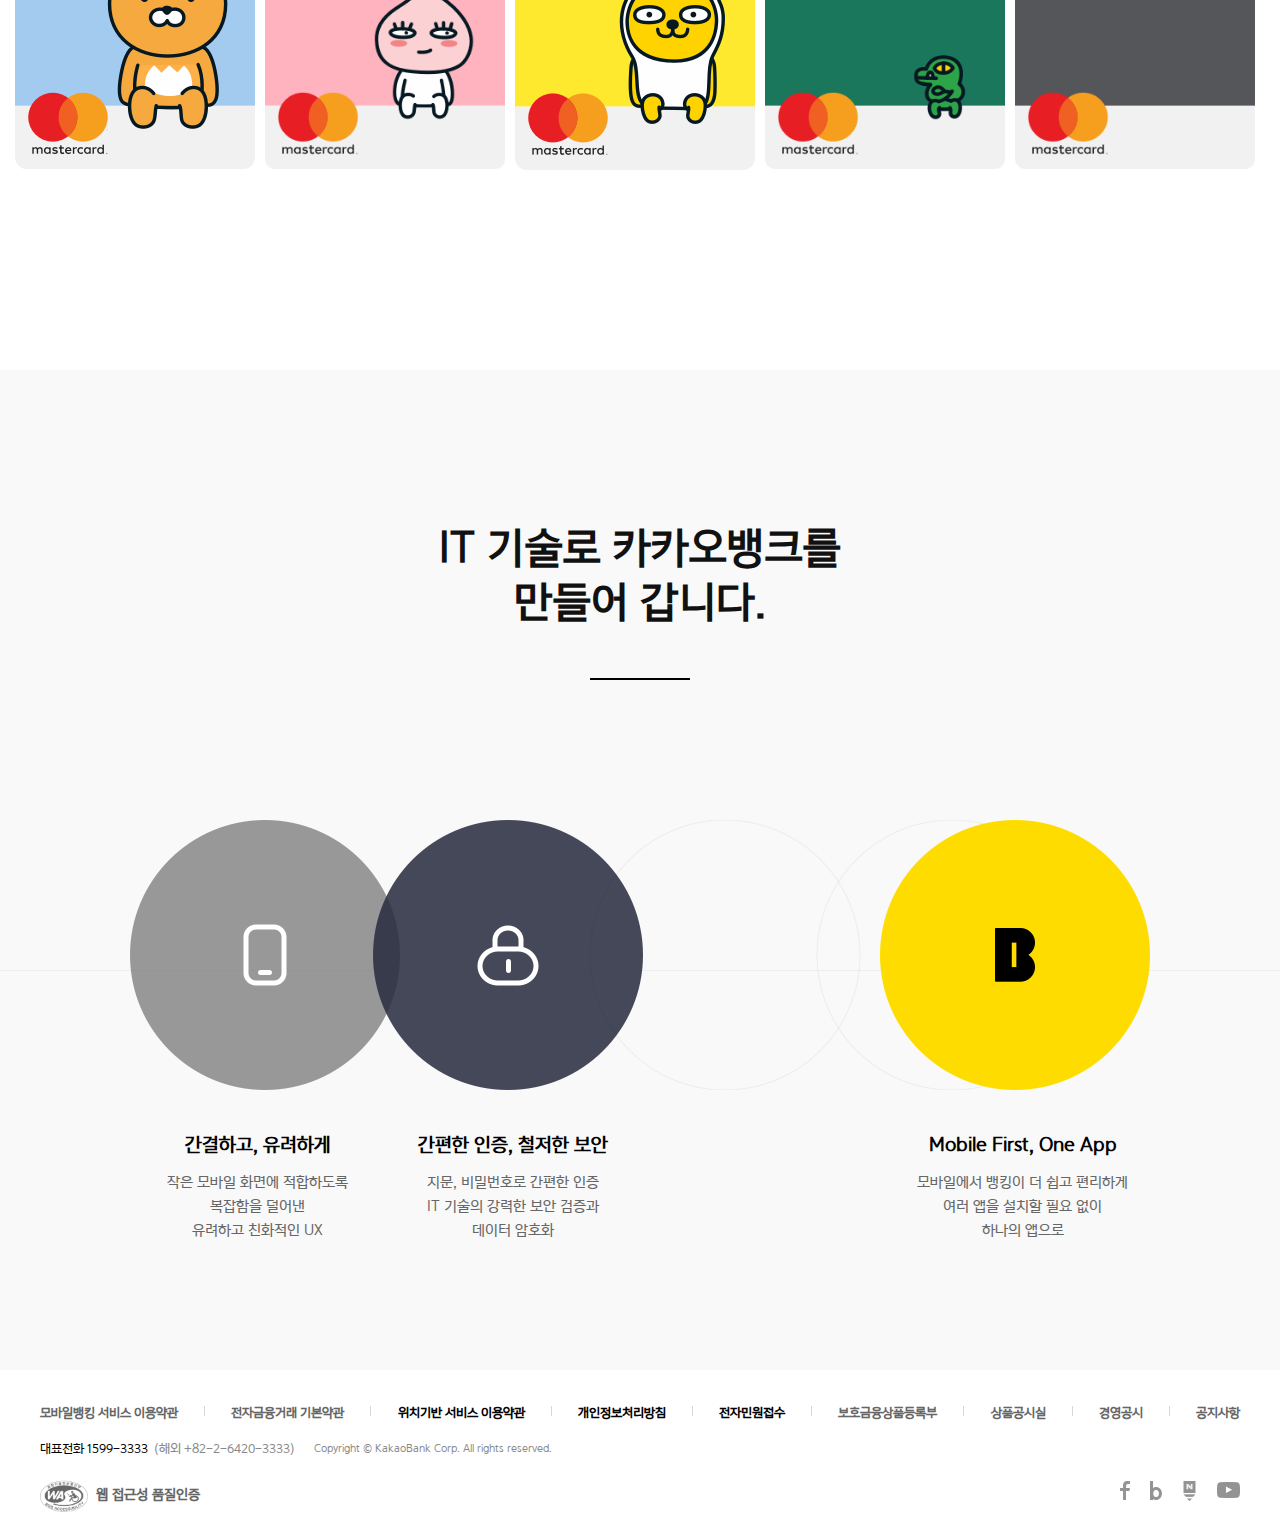
==== commit dcb73876: "Edit footer style" ====
--- a/html&js/index.html
+++ b/html&js/index.html
@@ -215,11 +215,11 @@
               </div>
             </div>
             <div class="intro8-img-box">
-              <img class="intro8-img1" src="../img/card-1.png" alt="카카오뱅크 프렌즈 체크카드1" />
-              <img class="intro8-img2" src="../img/card-2.png" alt="카카오뱅크 프렌즈 체크카드2" />
-              <img class="intro8-img3" src="../img/card-3.png" alt="카카오뱅크 프렌즈 체크카드3" />
-              <img class="intro8-img4" src="../img/card-4.png" alt="카카오뱅크 프렌즈 체크카드4" />
-              <img class="intro8-img5" src="../img/card-5.png" alt="카카오뱅크 프렌즈 체크카드5" />
+              <img class="intro8-img1 " src="../img/card-1.png" alt="카카오뱅크 프렌즈 체크카드1" />
+              <img class="intro8-img2 " src="../img/card-2.png" alt="카카오뱅크 프렌즈 체크카드2" />
+              <img class="intro8-img3 " src="../img/card-3.png" alt="카카오뱅크 프렌즈 체크카드3" />
+              <img class="intro8-img4 " src="../img/card-4.png" alt="카카오뱅크 프렌즈 체크카드4" />
+              <img class="intro8-img5 " src="../img/card-5.png" alt="카카오뱅크 프렌즈 체크카드5" />
             </div>
           </div>
         </div>
@@ -334,12 +334,11 @@
                   class="post">포스트</span></a>
             </li>
             <li>
-              <a href="https://www.youtube.com/kakaobank"><span class="blog">유튜브</span></a>
+              <a href="https://www.youtube.com/kakaobank"><span class="youtube">유튜브</span></a>
             </li>
         </div>
       </div>
     </footer>
-
   </div>
 </body>
 <script src="./main.js"></script>
--- a/css/main.css
+++ b/css/main.css
@@ -585,6 +585,10 @@
 
 /* FOOTER */
 
+footer {
+    padding-bottom: 20px;
+}
+
 footer .section {
     background-color: #eee;
     width: 1080px;
@@ -639,6 +643,7 @@
     padding: 0 19px 0 6px;
     font-weight: 200;
     color: #888;
+    font-size: 12px;
 }
 
 .contact .copyright {
@@ -668,8 +673,11 @@
 }
 
 .access-sns {
-    width: 32px;
-    height: 20px;
+    width: 120px;
+    height: 40px;
+    position: absolute;
+    top: 110px;
+    right: 0px;
 }
 
 .access {
@@ -687,6 +695,7 @@
     background-image: url(../img/img_kabang_sprite.png);
     background-size: 420px 390px;
     height: 20px;
+    /* width: 30px; */
     margin: 0 auto;
 }
 
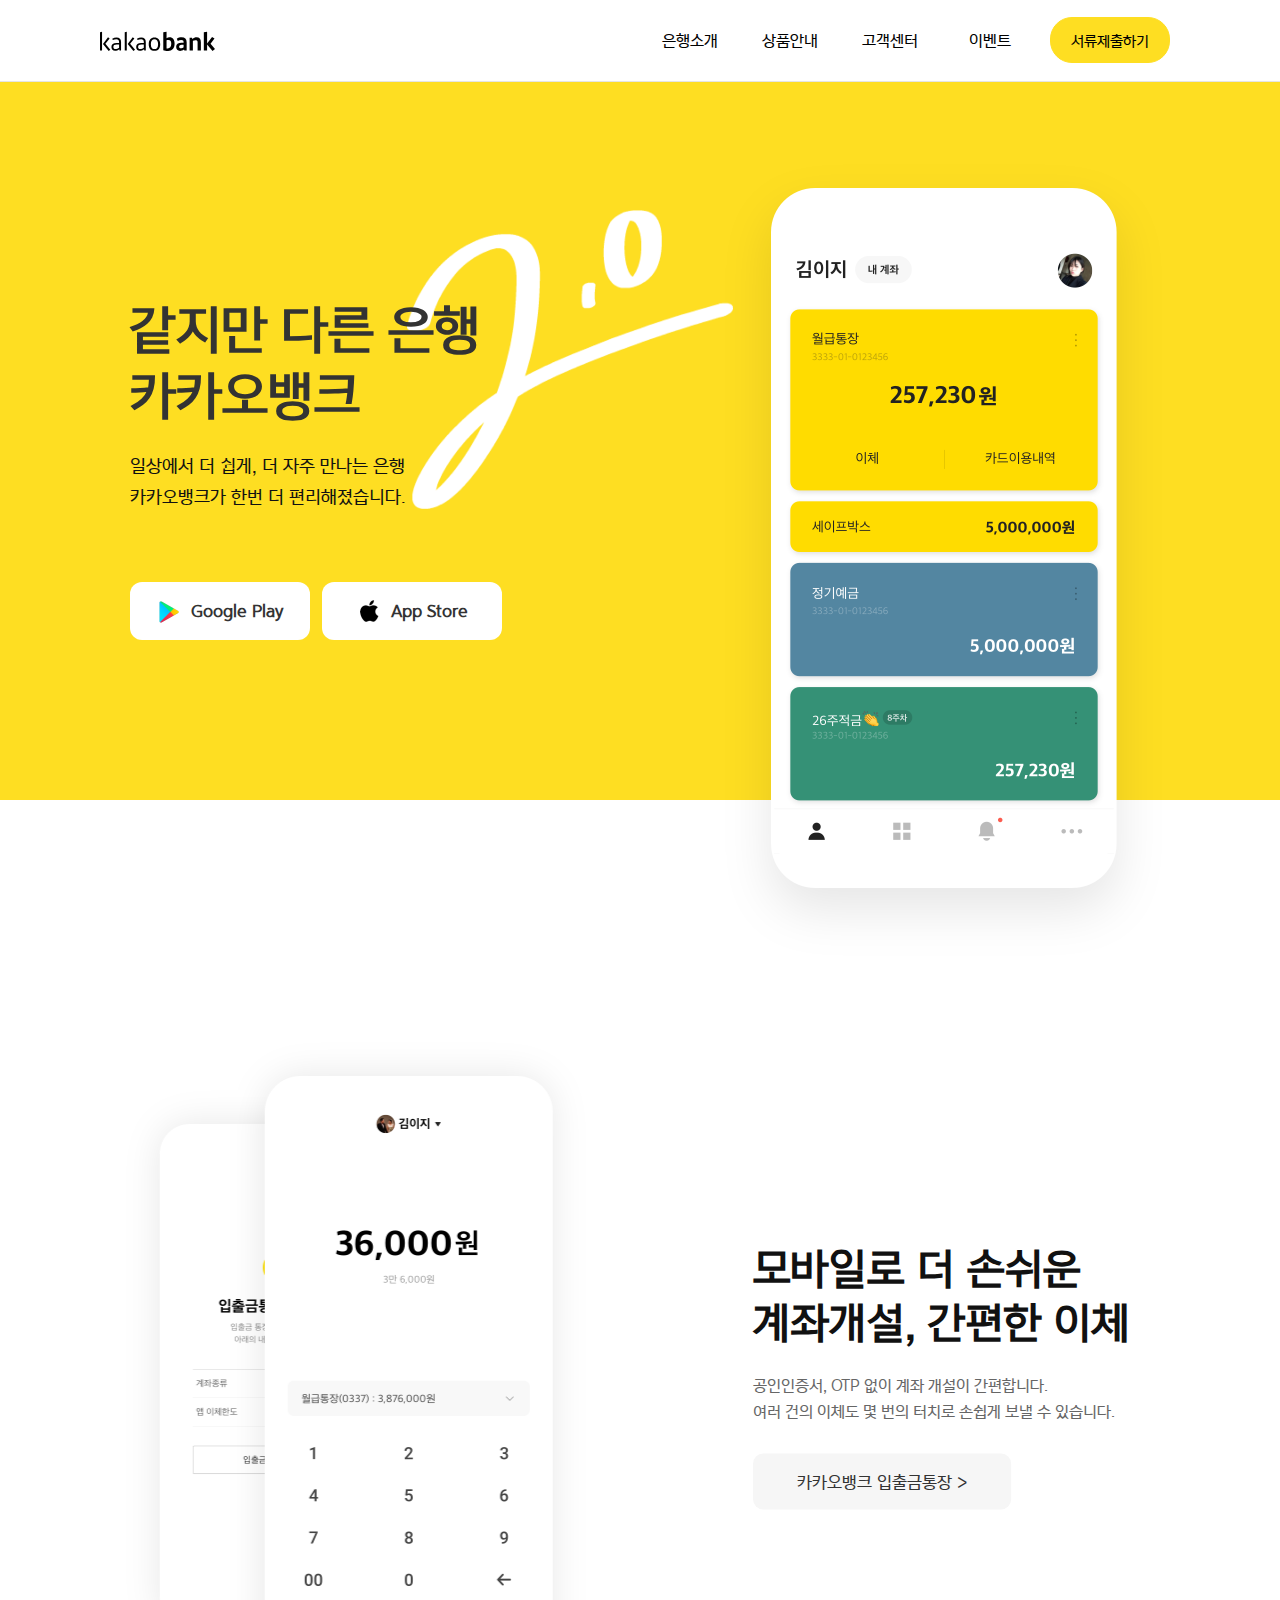
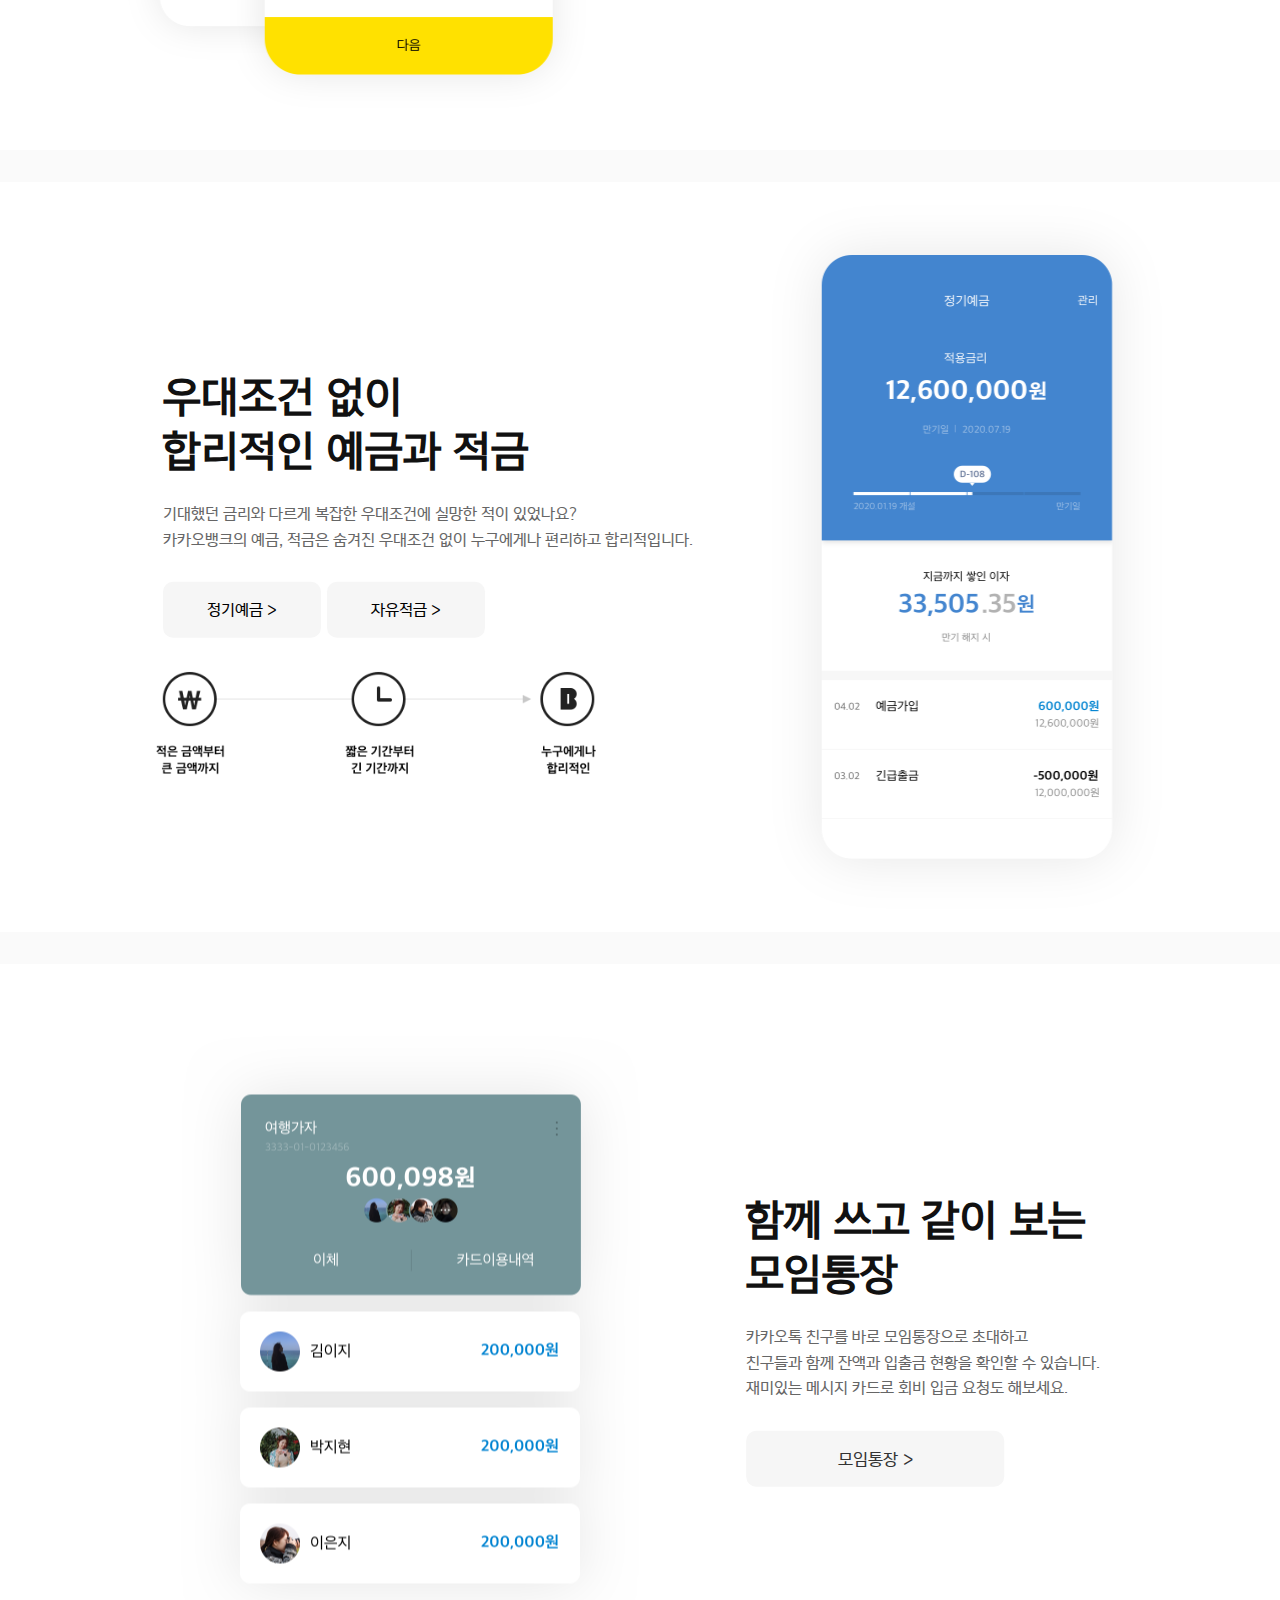
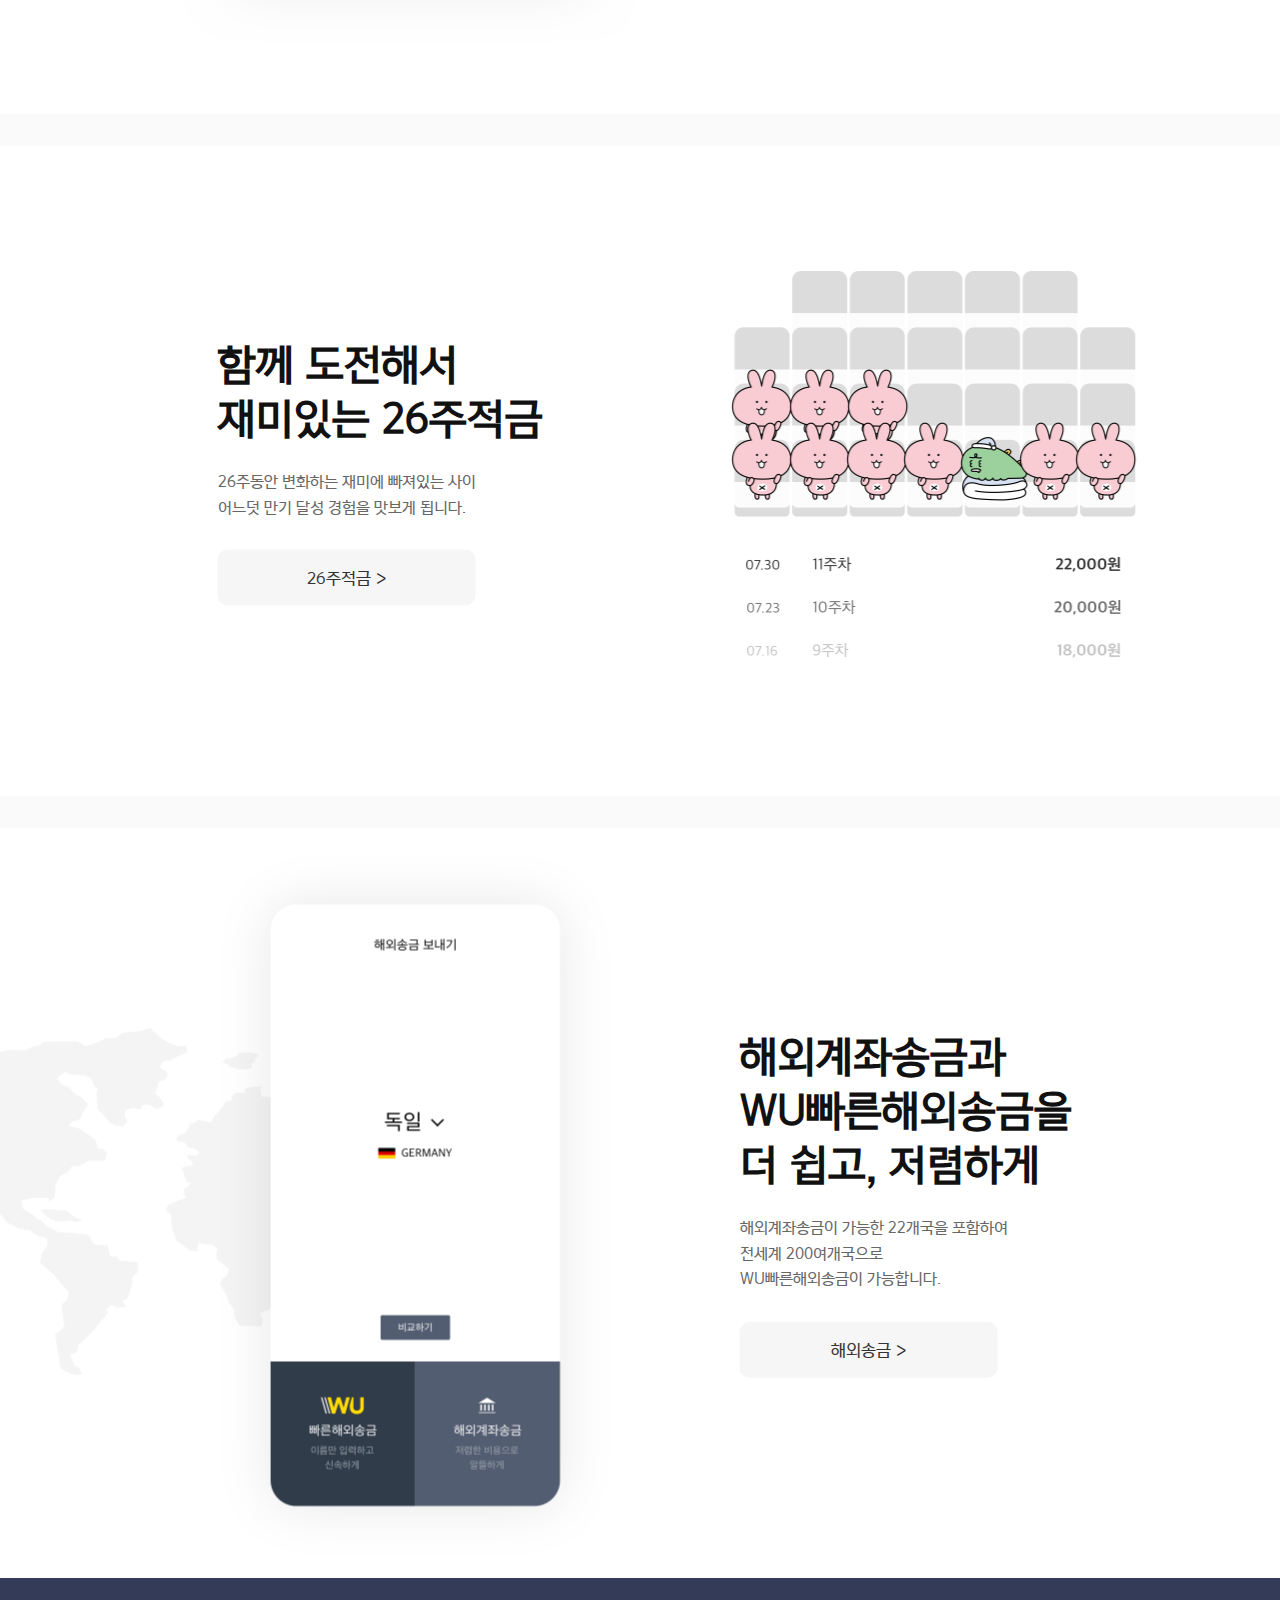
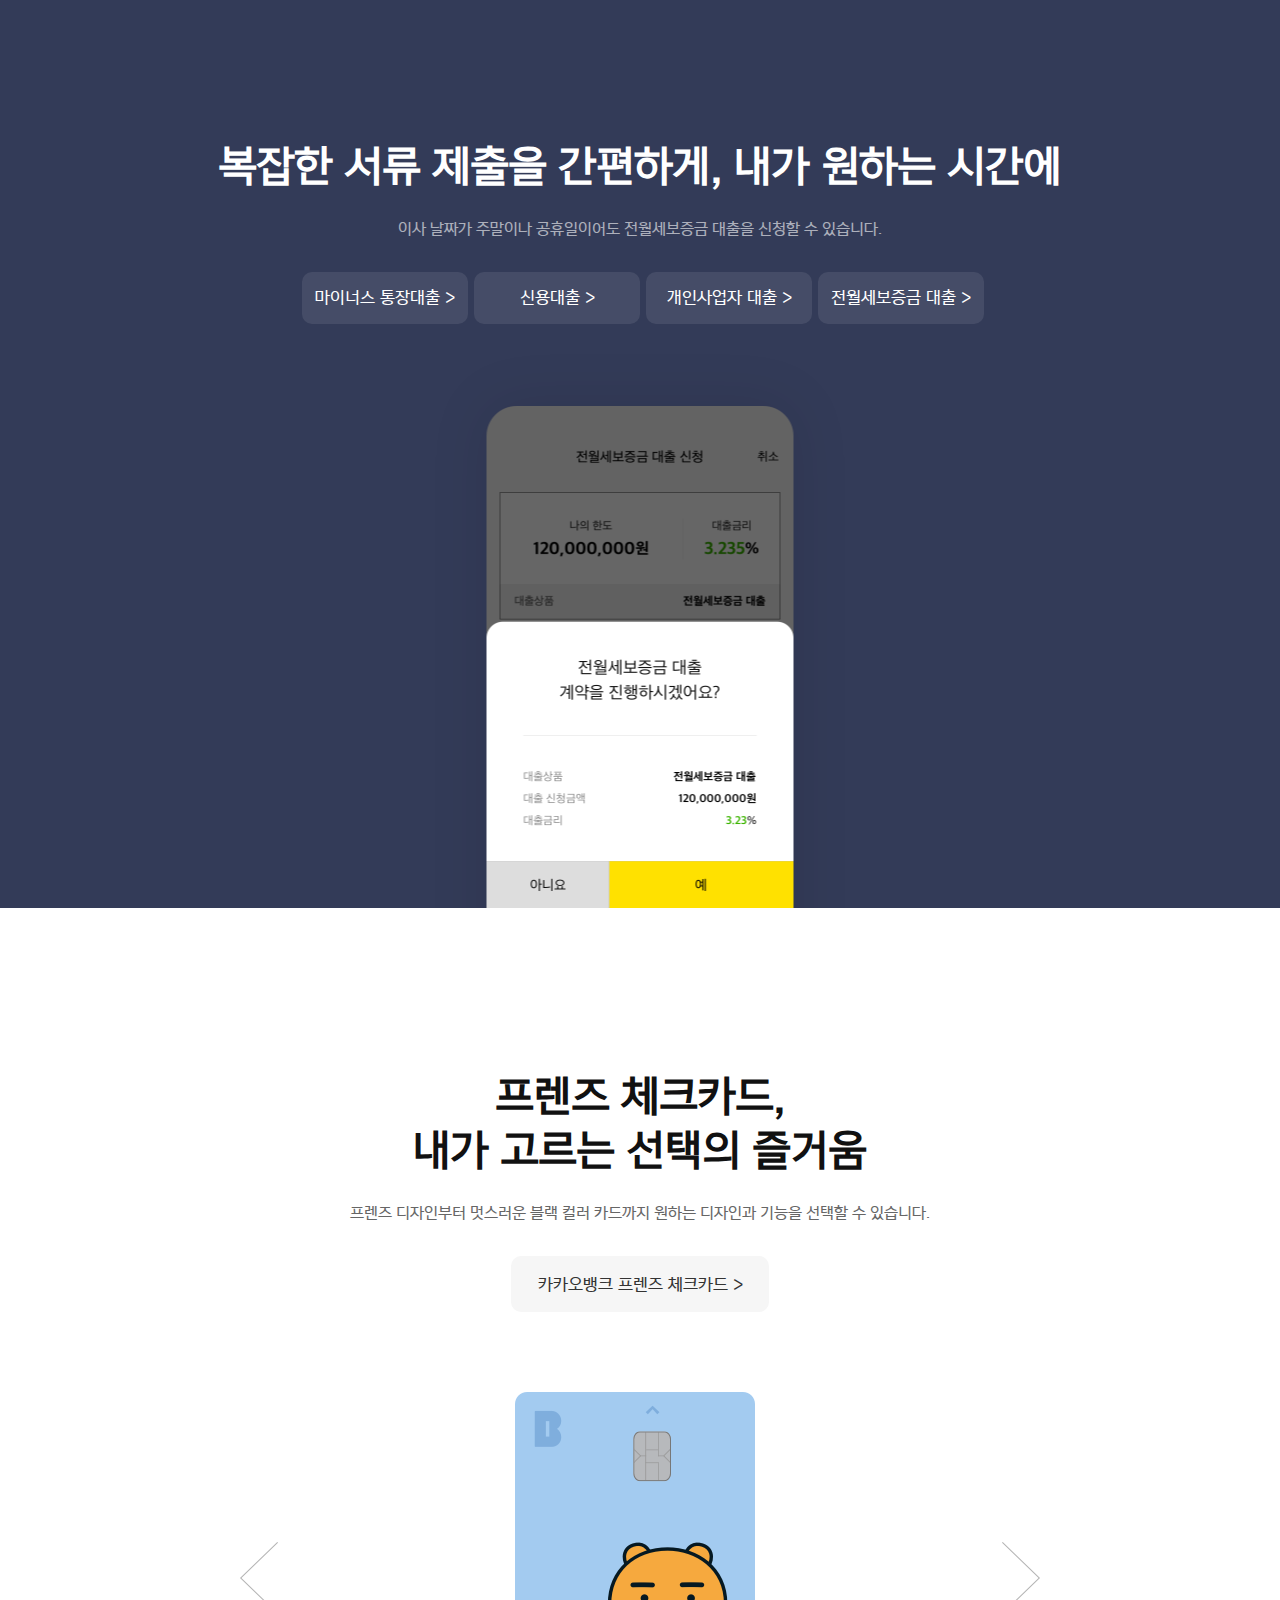
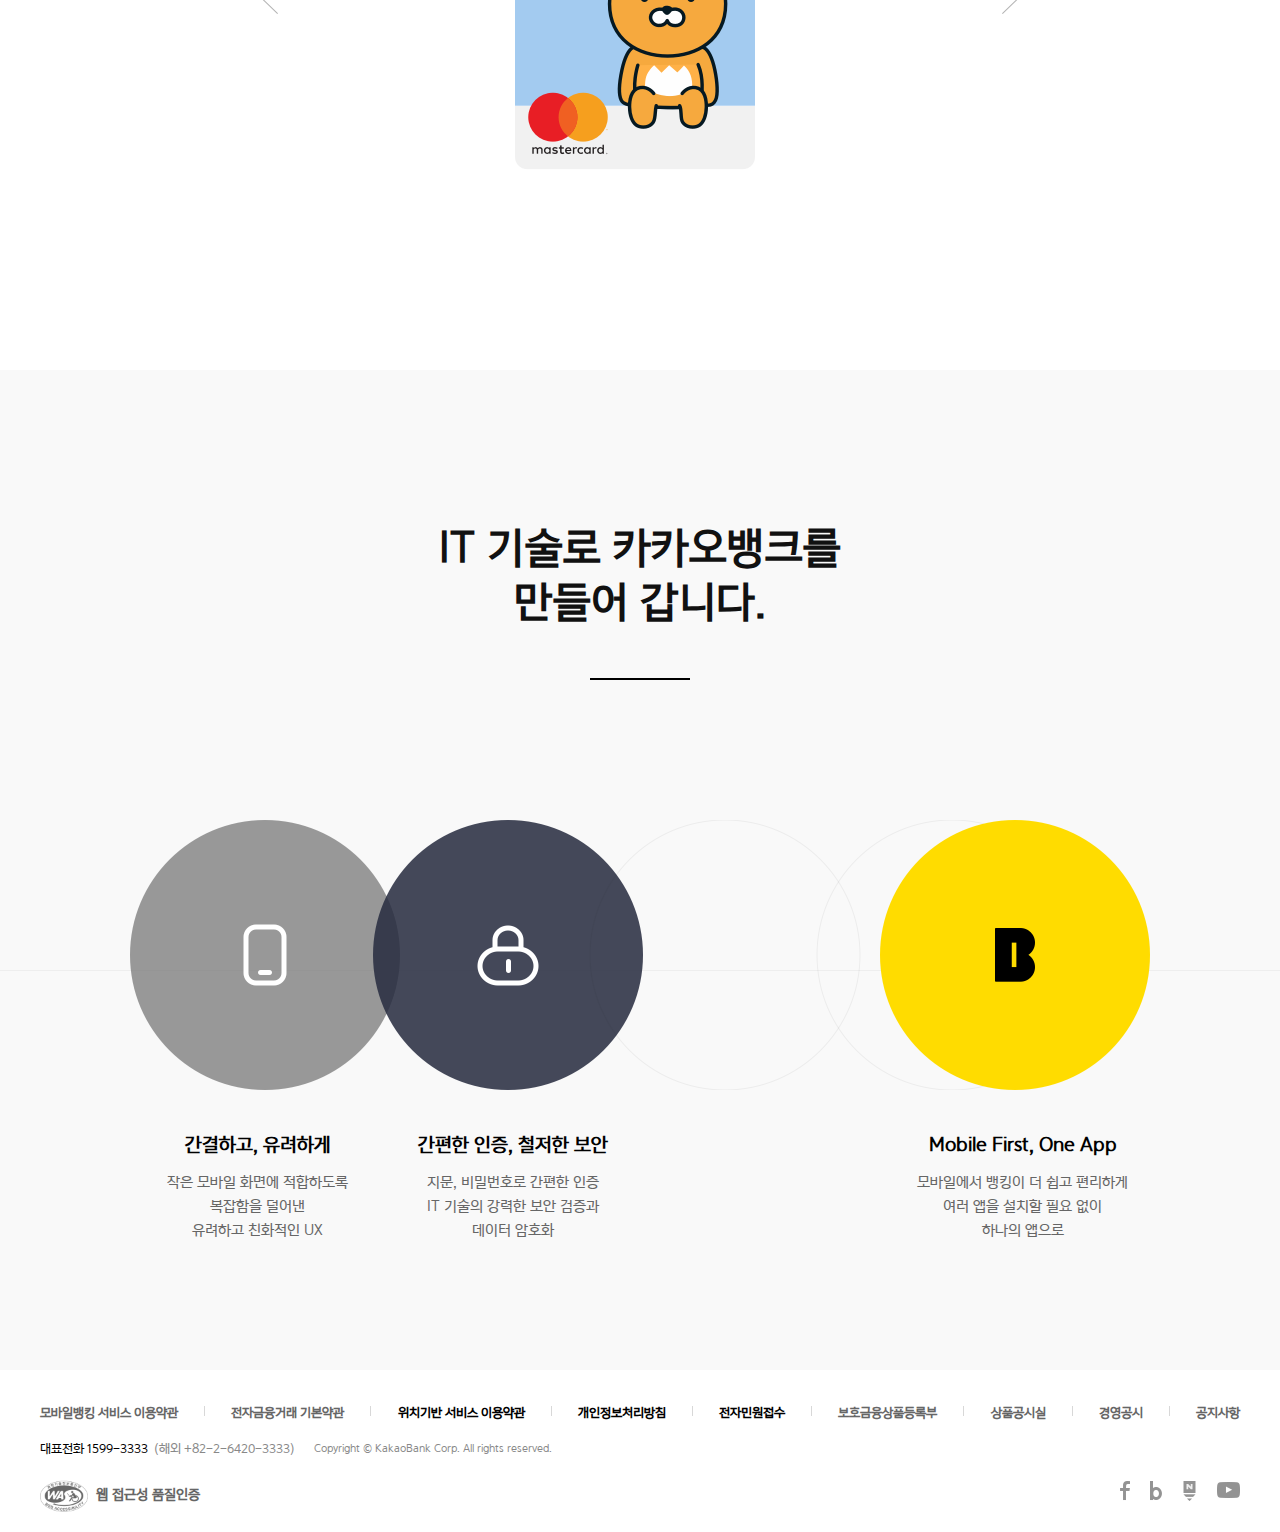
==== commit b372e07f: "Add CarouselFunc" ====
--- a/html&js/index.html
+++ b/html&js/index.html
@@ -214,12 +214,19 @@
                 <a href="https://www.kakaobank.com/products/checkcard">카카오뱅크 프렌즈 체크카드 ></a>
               </div>
             </div>
-            <div class="intro8-img-box">
-              <img class="intro8-img1 " src="../img/card-1.png" alt="카카오뱅크 프렌즈 체크카드1" />
-              <img class="intro8-img2 " src="../img/card-2.png" alt="카카오뱅크 프렌즈 체크카드2" />
-              <img class="intro8-img3 " src="../img/card-3.png" alt="카카오뱅크 프렌즈 체크카드3" />
-              <img class="intro8-img4 " src="../img/card-4.png" alt="카카오뱅크 프렌즈 체크카드4" />
-              <img class="intro8-img5 " src="../img/card-5.png" alt="카카오뱅크 프렌즈 체크카드5" />
+
+            <div class="img-slidebox inner">
+              <div class="slide-btn">
+                <div class="btn-previous" onclick="plusSlides(-1)">previous</div>
+                <div class="btn-next" onclick="plusSlides(1)">next</div>
+              </div>
+              <div class="intro8-img-box">
+                <img class="slide-img intro8-img1" src="../img/card-1.png" alt="카카오뱅크 프렌즈 체크카드1" />
+                <img class="slide-img intro8-img2" src="../img/card-2.png" alt="카카오뱅크 프렌즈 체크카드2" />
+                <img class="slide-img intro8-img3" src="../img/card-3.png" alt="카카오뱅크 프렌즈 체크카드3" />
+                <img class="slide-img intro8-img4" src="../img/card-4.png" alt="카카오뱅크 프렌즈 체크카드4" />
+                <img class="slide-img intro8-img5" src="../img/card-5.png" alt="카카오뱅크 프렌즈 체크카드5" />
+              </div>
             </div>
           </div>
         </div>
@@ -340,7 +347,38 @@
       </div>
     </footer>
   </div>
+
+  <script>
+    var slideIndex = 1;
+    showSlides(slideIndex);
+
+    // Next/previous controls
+    function plusSlides(n) {
+      showSlides(slideIndex += n);
+    }
+
+    // Thumbnail image controls
+    function currentSlide(n) {
+      showSlides(slideIndex = n);
+    }
+
+    function showSlides(n) {
+      var i;
+      var slides = document.getElementsByClassName("slide-img");
+      if (n > slides.length) {
+        slideIndex = 1
+      }
+      if (n < 1) {
+        slideIndex = slides.length
+      }
+      for (i = 0; i < slides.length; i++) {
+        slides[i].style.display = "none";
+      }
+
+      slides[slideIndex - 1].style.display = "block";
+    }
+  </script>
+
 </body>
-<script src="./main.js"></script>
 
 </html>--- a/css/main.css
+++ b/css/main.css
@@ -496,12 +496,50 @@
     margin-left: 50%;
 }
 
+.img-slidebox {
+    width: 1200px;
+}
+
+.slide-btn {
+    cursor: pointer;
+    text-align: center;
+}
+
+.slide-btn .btn-previous,
+.btn-next {
+    width: 38px;
+    height: 72px;
+    font-size: 0;
+}
+
+.slide-btn .btn-previous {
+    position: absolute;
+    background-image: url(../img/img-left.png);
+    top: 150px;
+    left: 200px;
+}
+
+.slide-btn .btn-next {
+    position: absolute;
+    background-image: url(../img/img-right.png);
+    top: 150px;
+    right: 200px;
+}
+
+.btn-previous:hover,
+.btn-next:hover {
+    /* 호버 색상 확인 */
+}
+
 .intro .intro8-img-box {
     display: flex;
     margin-top: 80px;
     align-items: center;
     justify-content: center;
-}
+
+}
+
+.slide-img {}
 
 .intro .intro8-img1,
 .intro8-img2,
